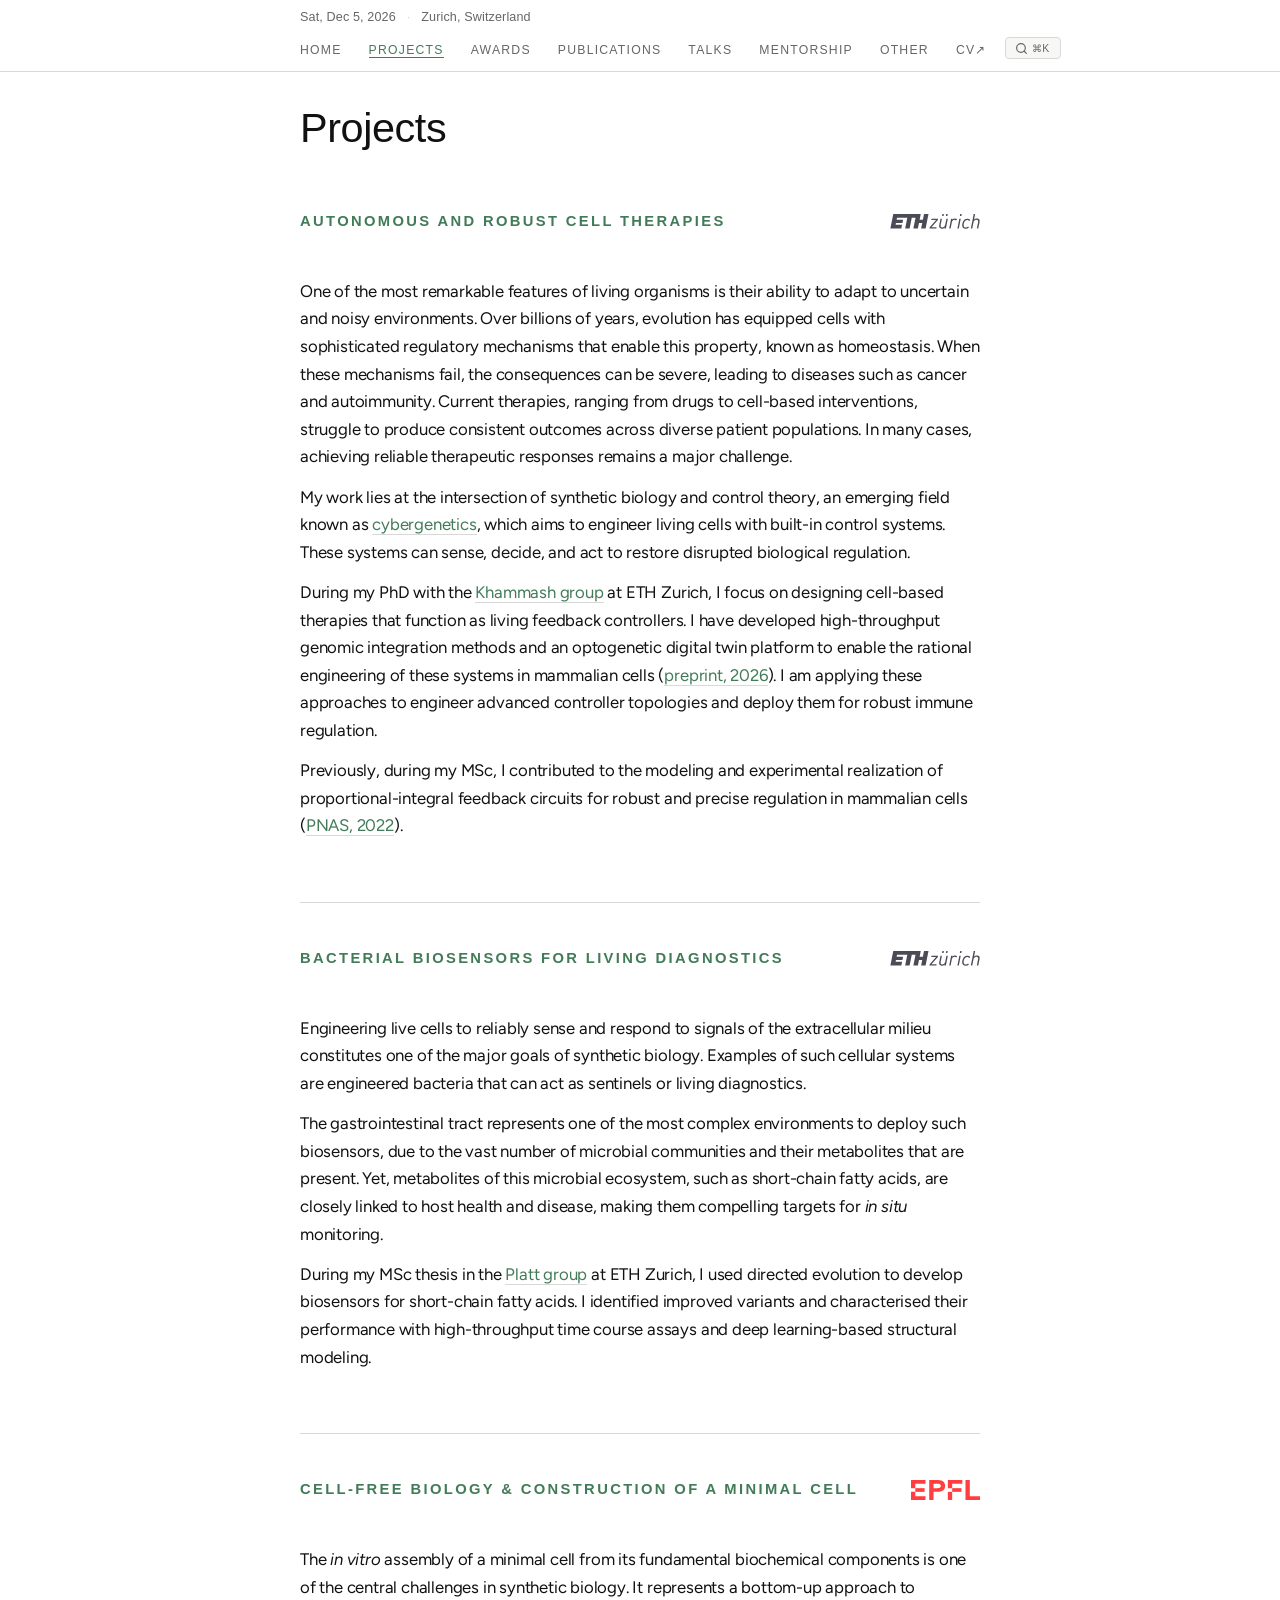
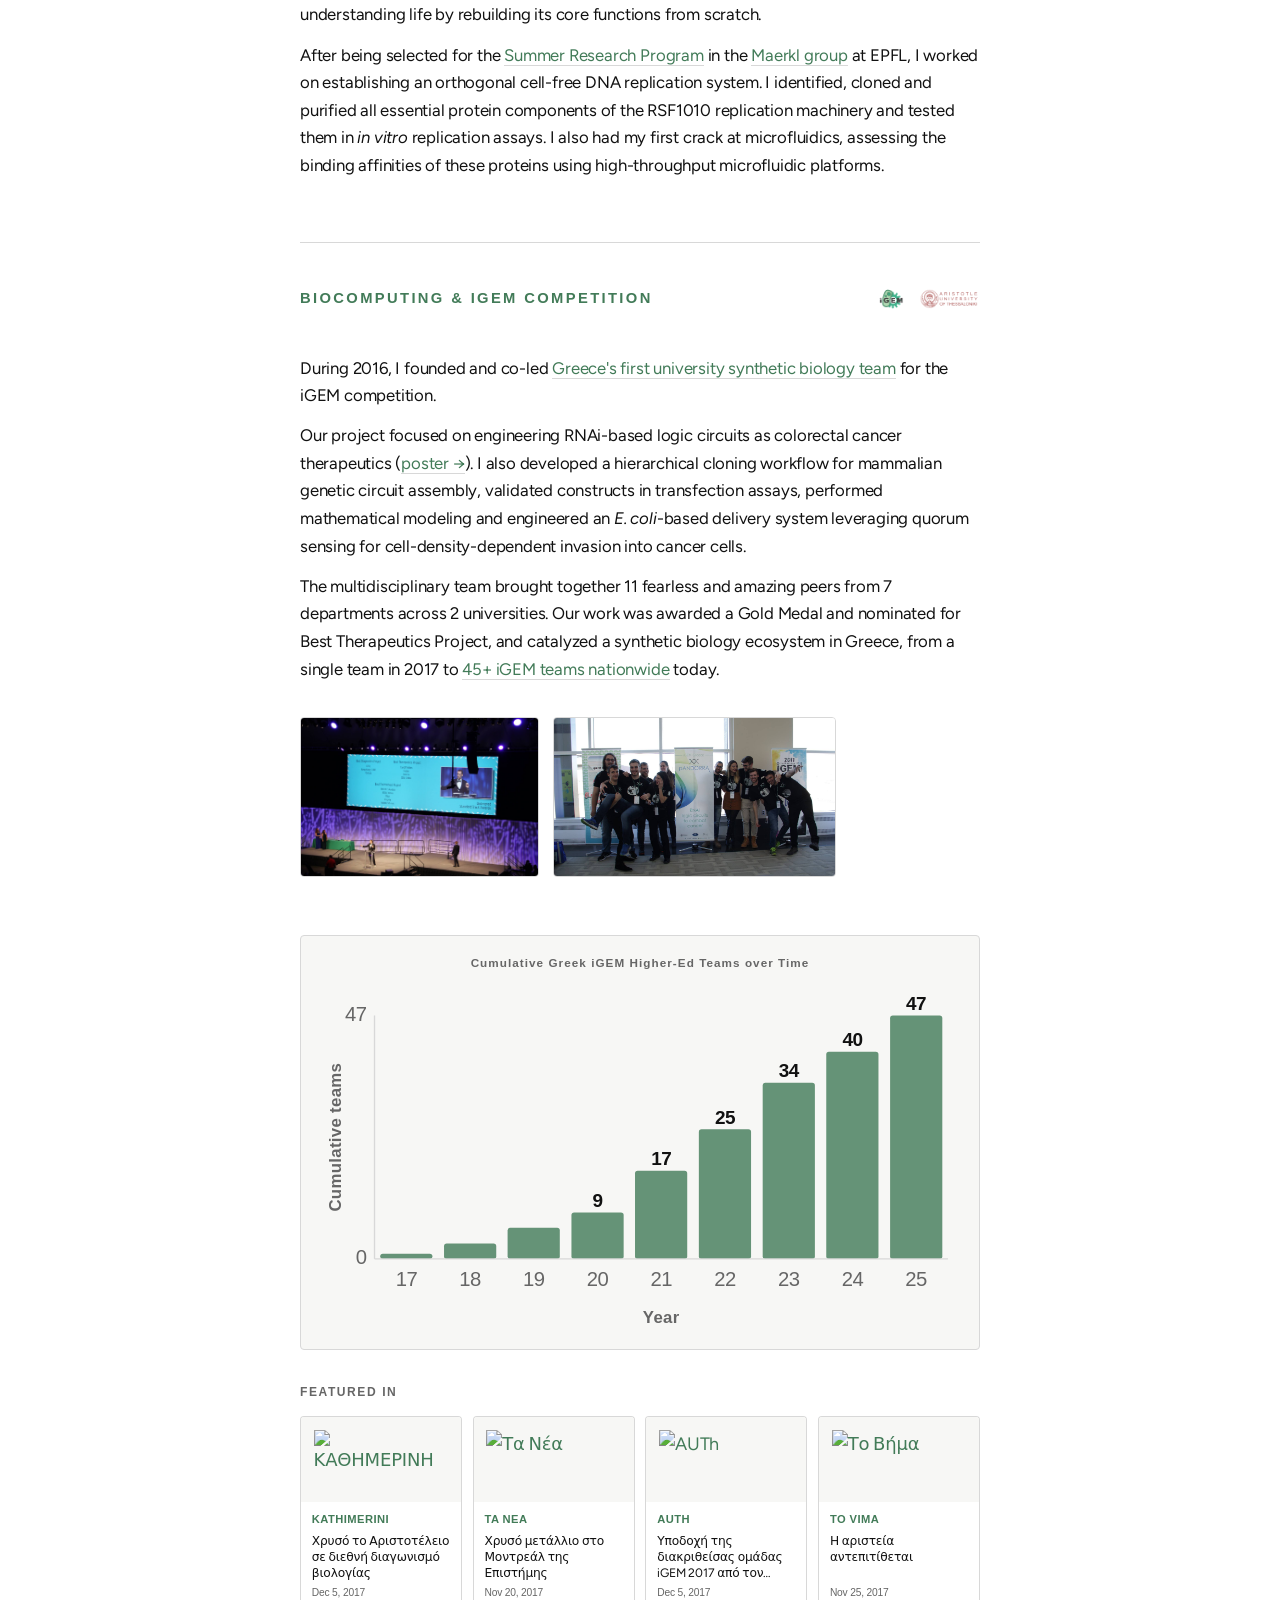
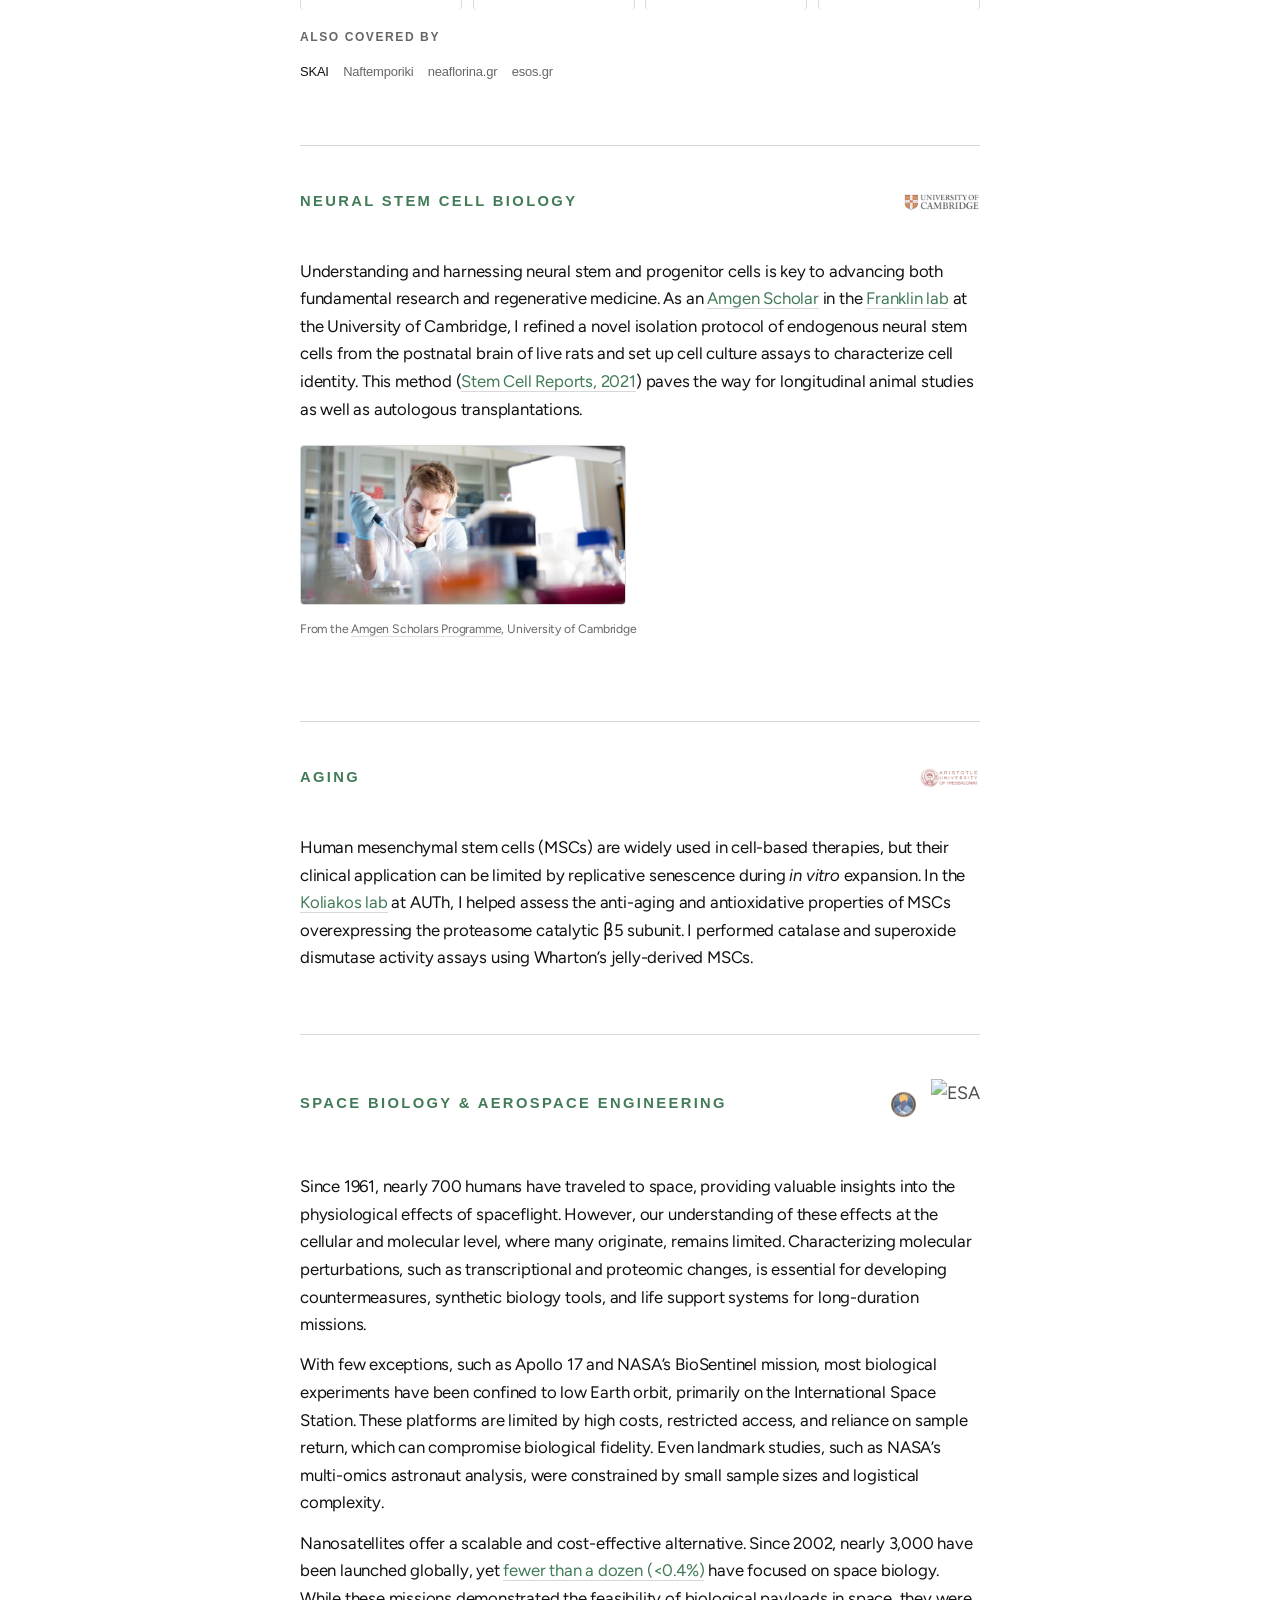
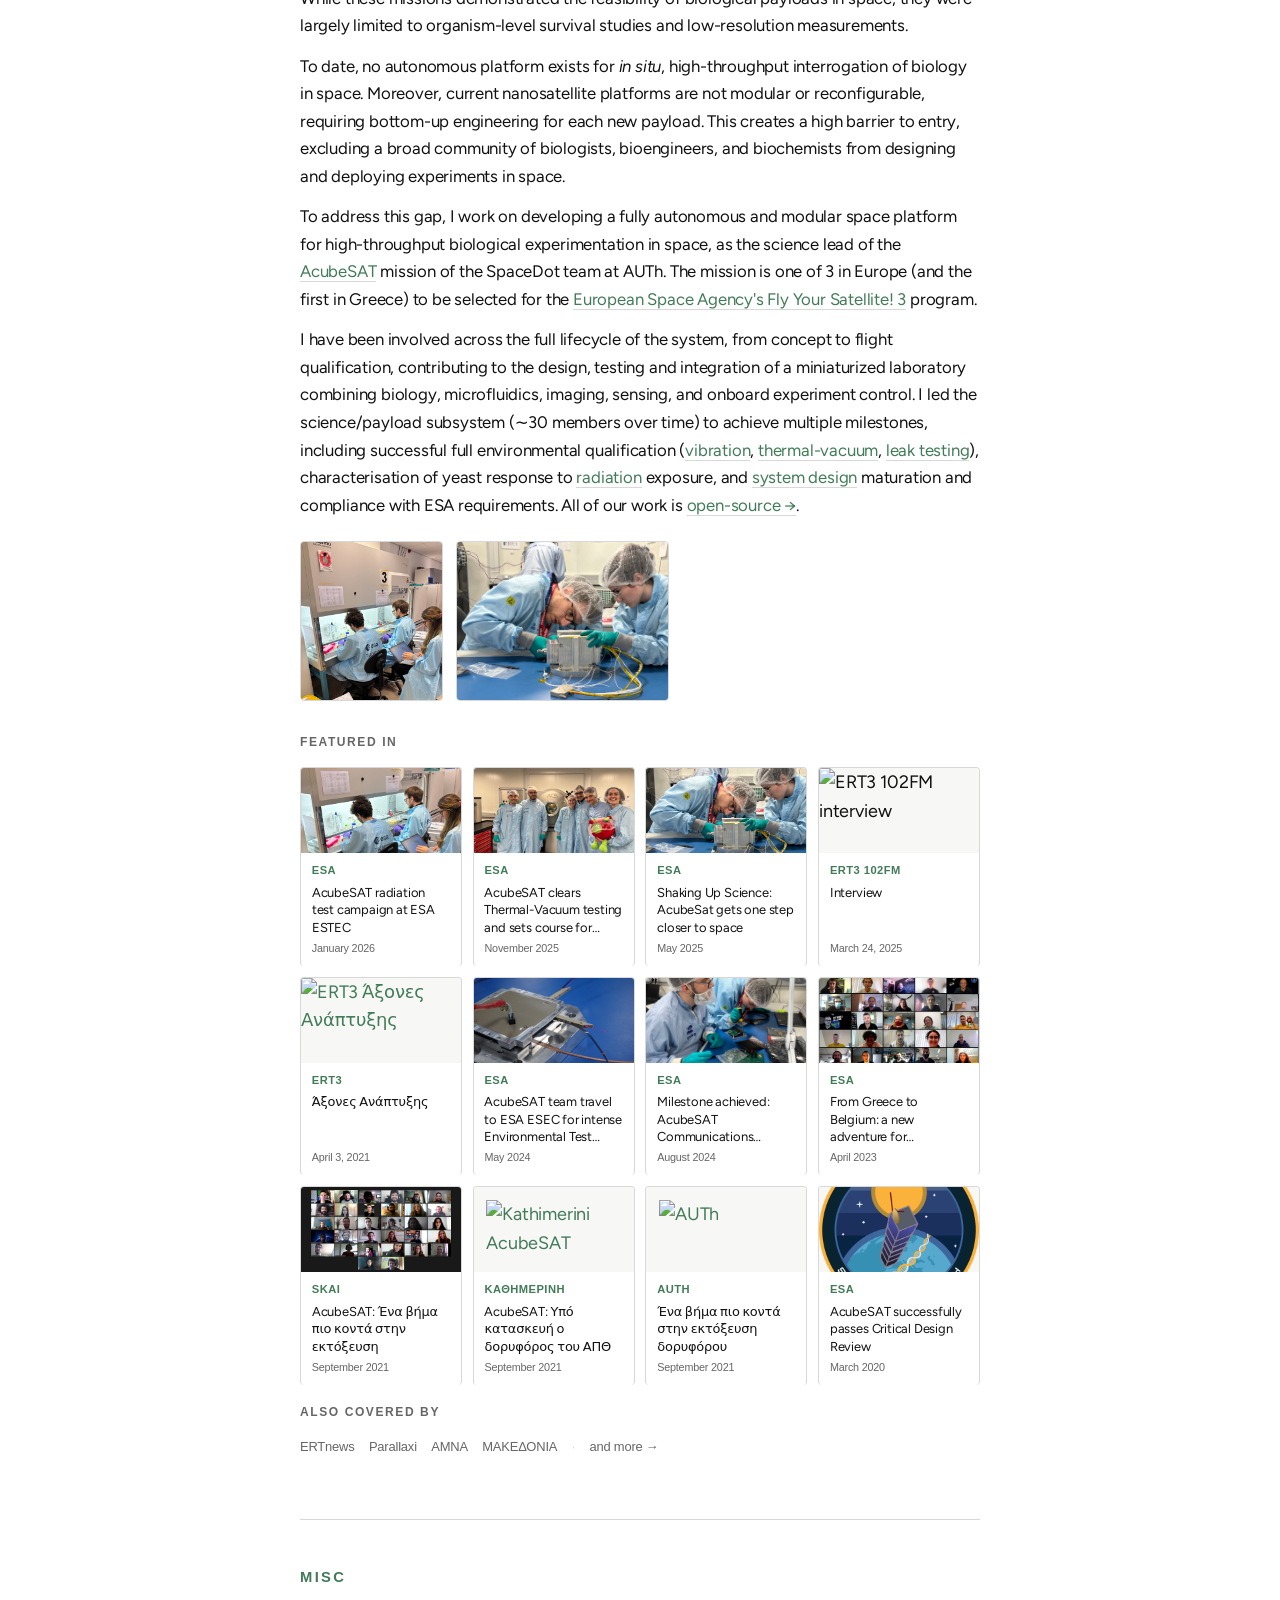
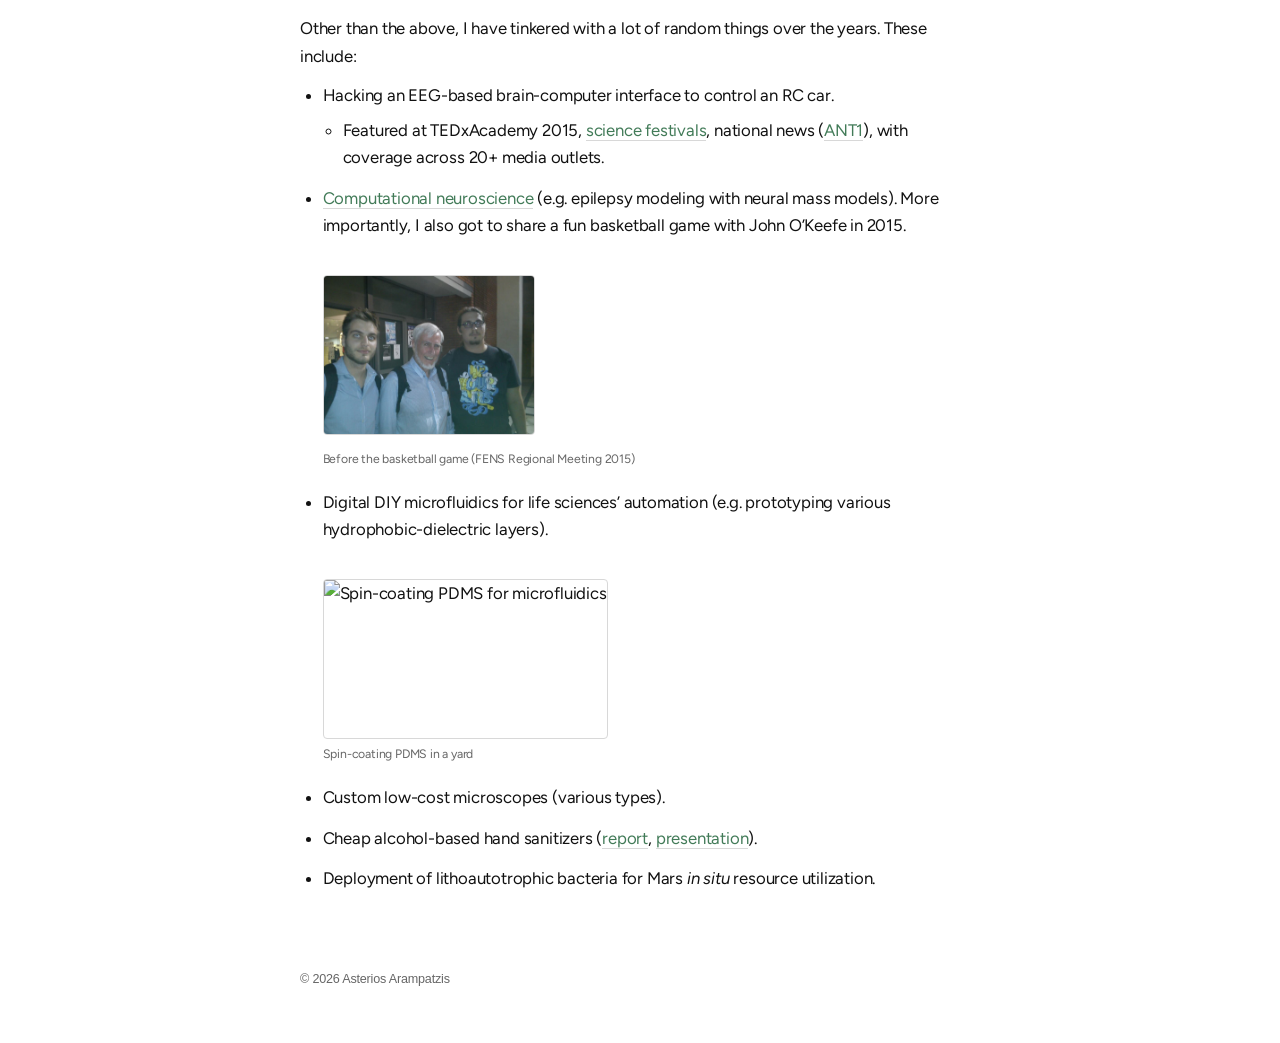
==== projects/index.html @ a6fd3494 "Add initial version" ====
<!DOCTYPE html>
<html lang="en">
<head>
  <meta charset="UTF-8">
  <meta name="viewport" content="width=device-width, initial-scale=1.0">
  <title>Projects &mdash; Asterios Arampatzis</title>
  <meta name="description" content="Research projects of Asterios Arampatzis — cell therapies, space biology, neuroscience, and more.">
  <link rel="preconnect" href="https://fonts.googleapis.com">
  <link rel="preconnect" href="https://fonts.gstatic.com" crossorigin>
  <link href="https://fonts.googleapis.com/css2?family=Figtree:wght@400;500;600&display=swap" rel="stylesheet">
  <link rel="icon" type="image/svg+xml" href="../assets/favicon.svg">
  <link rel="stylesheet" href="../style.css">
  <script>const PAGE_ID = 'projects';</script>
</head>
<body>

  
  <main>
    <div class="page-title-strip">
      <h1>Projects</h1>
    </div>
    
<section class="project-category" id="synbio">
  <div class="cat-header">
    <h2>Autonomous and robust cell therapies</h2>
    <div class="cat-logos">
      <img src="../assets/logos/eth-zurich.svg" alt="ETH Zurich" class="cat-logo">
    </div>
  </div>
  <div class="entry">
    <p class="project-body">One of the most remarkable features of living organisms is their ability to adapt to uncertain and noisy environments. Over billions of years, evolution has equipped cells with sophisticated regulatory mechanisms that enable this property, known as homeostasis. When these mechanisms fail, the consequences can be severe, leading to diseases such as cancer and autoimmunity. Current therapies, ranging from drugs to cell-based interventions, struggle to produce consistent outcomes across diverse patient populations. In many cases, achieving reliable therapeutic responses remains a major challenge.</p>
    <p class="project-body">My work lies at the intersection of synthetic biology and control theory, an emerging field known as <a href="https://bsse.ethz.ch/ctsb/research/cybergenetics.html" target="_blank" rel="noopener">cybergenetics</a>, which aims to engineer living cells with built-in control systems. These systems can sense, decide, and act to restore disrupted biological regulation.</p>
    <p class="project-body">During my PhD with the <a href="https://bsse.ethz.ch/ctsb" target="_blank" rel="noopener">Khammash group</a> at ETH Zurich, I focus on designing cell-based therapies that function as living feedback controllers. I have developed high-throughput genomic integration methods and an optogenetic digital twin platform to enable the rational engineering of these systems in mammalian cells (<a href="https://www.biorxiv.org/content/10.64898/2026.01.16.699922v2" target="_blank" rel="noopener">preprint, 2026</a>). I am applying these approaches to engineer advanced controller topologies and deploy them for robust immune regulation.</p>
    <p class="project-body">Previously, during my MSc, I contributed to the modeling and experimental realization of proportional-integral feedback circuits for robust and precise regulation in mammalian cells (<a href="https://www.pnas.org/doi/10.1073/pnas.2122132119" target="_blank" rel="noopener">PNAS, 2022</a>).</p>
  </div>
</section>

<section class="project-category" id="biosensors">
  <div class="cat-header">
    <h2>Bacterial biosensors for living diagnostics</h2>
    <div class="cat-logos">
      <img src="../assets/logos/eth-zurich.svg" alt="ETH Zurich" class="cat-logo">
    </div>
  </div>
  <div class="entry">
    <p class="project-body">Engineering live cells to reliably sense and respond to signals of the extracellular milieu constitutes one of the major goals of synthetic biology. Examples of such cellular systems are engineered bacteria that can act as sentinels or living diagnostics.</p>
    <p class="project-body">The gastrointestinal tract represents one of the most complex environments to deploy such biosensors, due to the vast number of microbial communities and their metabolites that are present. Yet, metabolites of this microbial ecosystem, such as short-chain fatty acids, are closely linked to host health and disease, making them compelling targets for <em>in situ</em> monitoring.</p>
    <p class="project-body">During my MSc thesis in the <a href="https://bsse.ethz.ch/platt" target="_blank" rel="noopener">Platt group</a> at ETH Zurich, I used directed evolution to develop biosensors for short-chain fatty acids. I identified improved variants and characterised their performance with high-throughput time course assays and deep learning-based structural modeling.</p>
  </div>
</section>

<section class="project-category" id="minimal-cell">
  <div class="cat-header">
    <h2>Cell-free biology &amp; construction of a minimal cell</h2>
    <div class="cat-logos">
      <img src="../assets/logos/epfl.svg" alt="EPFL" class="cat-logo">
    </div>
  </div>
  <div class="entry">
    <p class="project-body">The <em>in vitro</em> assembly of a minimal cell from its fundamental biochemical components is one of the central challenges in synthetic biology. It represents a bottom-up approach to understanding life by rebuilding its core functions from scratch.</p>
    <p class="project-body">After being selected for the <a href="https://www.epfl.ch/schools/sv/education/summer-research-program/" target="_blank" rel="noopener">Summer Research Program</a> in the <a href="https://lbnc.epfl.ch/" target="_blank" rel="noopener">Maerkl group</a> at EPFL, I worked on establishing an orthogonal cell-free DNA replication system. I identified, cloned and purified all essential protein components of the RSF1010 replication machinery and tested them in <em>in vitro</em> replication assays. I also had my first crack at microfluidics, assessing the binding affinities of these proteins using high-throughput microfluidic platforms.</p>
  </div>
</section>

<section class="project-category" id="igem">
  <div class="cat-header">
    <h2>Biocomputing &amp; iGEM competition</h2>
    <div class="cat-logos">
      <img src="../assets/logos/igem.png" alt="iGEM" class="cat-logo">
      <img src="../assets/logos/auth.png" alt="AUTh" class="cat-logo">
    </div>
  </div>

  <div class="entry">
    <p class="project-body">During 2016, I founded and co-led <a href="https://2017.igem.org/Team:Greece" target="_blank" rel="noopener">Greece's first university synthetic biology team</a> for the iGEM competition.</p>
    <p class="project-body">Our project focused on engineering RNAi-based logic circuits as colorectal cancer therapeutics (<a href="https://www.researchgate.net/publication/323748326_pANDORRA_Engineering_delivering_modular_RNAi-based_logic_circuits_to_treat_colorectal_cancer" target="_blank" rel="noopener">poster &rarr;</a>). I also developed a hierarchical cloning workflow for mammalian genetic circuit assembly, validated constructs in transfection assays, performed mathematical modeling and engineered an <em>E. coli</em>-based delivery system leveraging quorum sensing for cell-density-dependent invasion into cancer cells.</p>
    <p class="project-body">The multidisciplinary team brought together 11 fearless and amazing peers from 7 departments across 2 universities. Our work was awarded a Gold Medal and nominated for Best Therapeutics Project, and catalyzed a synthetic biology ecosystem in Greece, from a single team in 2017 to <a href="https://teams.igem.org/list?organiserTypes=higher-education&input=Greece&year=all" target="_blank" rel="noopener">45+ iGEM teams nationwide</a> today.</p>

    <figure class="project-image-figure">
      <div class="project-images">
        <img src="../assets/iGEM_Greece_1.jpg" alt="iGEM Greece team photo">
        <img src="../assets/iGEM_Greece_2.jpg" alt="iGEM Greece at the Jamboree">
      </div>
    </figure>

    <div class="chart-box" style="margin:1.5rem 0">
      <div class="chart-title">Cumulative Greek iGEM Higher-Ed Teams over Time</div>
      <svg id="chart-cumulative" width="100%" viewBox="0 0 240 130" aria-label="Cumulative teams bar chart"></svg>
    </div>

    <p class="featured-label">Featured in</p>
    <div class="media-grid">

      <a class="media-tile" href="https://www.kathimerini.com.cy/gr/ellada/xryso-to-aristoteleio-se-diethni-diagonismo-biologias" target="_blank" rel="noopener">
        <img src="https://upload.wikimedia.org/wikipedia/commons/thumb/0/09/Kathimerini-logo.svg/3840px-Kathimerini-logo.svg.png" alt="ΚΑΘΗΜΕΡΙΝΗ" class="media-tile-img logo-tile">
        <div class="media-tile-body">
          <div class="media-tile-outlet">Kathimerini</div>
          <div class="media-tile-title">Χρυσό το Αριστοτέλειο σε διεθνή διαγωνισμό βιολογίας</div>
          <div class="media-tile-date">Dec 5, 2017</div>
        </div>
      </a>

      <a class="media-tile" href="https://www.tanea.gr/2017/11/20/greece/xryso-metallio-sto-moyntial-tis-epistimis/" target="_blank" rel="noopener">
        <img src="https://www.tanea.gr/wp-content/themes/whsk_taneagr/common/imgs/taNeaLogo.svg" alt="Τα Νέα" class="media-tile-img logo-tile">
        <div class="media-tile-body">
          <div class="media-tile-outlet">Ta Nea</div>
          <div class="media-tile-title">Χρυσό μετάλλιο στο Μοντρεάλ της Επιστήμης</div>
          <div class="media-tile-date">Nov 20, 2017</div>
        </div>
      </a>

      <a class="media-tile" href="https://www.esos.gr/arthra/54412/ypodohi-tis-diakritheisas-omadas-igem-2017-apo-ton-prytani-toy-apth" target="_blank" rel="noopener">
        <img src="https://www.auth.gr/wp-content/uploads/auth_logo.svg" alt="AUTh" class="media-tile-img logo-tile">
        <div class="media-tile-body">
          <div class="media-tile-outlet">AUTh</div>
          <div class="media-tile-title">Υποδοχή της διακριθείσας ομάδας iGEM 2017 από τον Πρύτανη του ΑΠΘ</div>
          <div class="media-tile-date">Dec 5, 2017</div>
        </div>
      </a>

      <a class="media-tile" href="https://www.tovima.gr/2017/11/25/opinions/i-aristeia-antepitithetai/" target="_blank" rel="noopener">
        <img src="https://encrypted-tbn0.gstatic.com/images?q=tbn:ANd9GcRDD8e59_-XqgmuwdEjeTLHnnkN_Via8TDLzg&amp;s" alt="Το Βήμα" class="media-tile-img logo-tile">
        <div class="media-tile-body">
          <div class="media-tile-outlet">To Vima</div>
          <div class="media-tile-title">Η αριστεία αντεπιτίθεται</div>
          <div class="media-tile-date">Nov 25, 2017</div>
        </div>
      </a>

    </div>

    <p class="featured-label" style="margin-top:1rem">Also covered by</p>
    <p class="press-list">
      <span>SKAI</span>
      <a href="https://www.naftemporiki.gr/health/1088129/omada-ellinon-foititon-kerdise-chryso-vraveio-gia-tin-antimetopisi-tou-karkinou/" target="_blank" rel="noopener">Naftemporiki</a>
      <a href="https://neaflorina.gr/2018/04/sti-florina-fitites-pou-piran-chryso-metallio-ston-pagkosmio-diagonismo-synthetikis-viologias-video-pics/" target="_blank" rel="noopener">neaflorina.gr</a>
      <a href="https://www.esos.gr/arthra/54412/ypodohi-tis-diakritheisas-omadas-igem-2017-apo-ton-prytani-toy-apth" target="_blank" rel="noopener">esos.gr</a>
    </p>
  </div>
</section>

<section class="project-category" id="neurosci">
  <div class="cat-header">
    <h2>Neural stem cell biology</h2>
    <div class="cat-logos">
      <img src="../assets/logos/cambridge.jpg" alt="University of Cambridge" class="cat-logo">
    </div>
  </div>

  <div class="entry">
    <p class="project-body">Understanding and harnessing neural stem and progenitor cells is key to advancing both fundamental research and regenerative medicine. As an <a href="https://amgenscholars.com/" target="_blank" rel="noopener">Amgen Scholar</a> in the <a href="https://neuroscience.cam.ac.uk/member/rjf1000/" target="_blank" rel="noopener">Franklin lab</a> at the University of Cambridge, I refined a novel isolation protocol of endogenous neural stem cells from the postnatal brain of live rats and set up cell culture assays to characterize cell identity. This method (<a href="https://www.cell.com/stem-cell-reports/fulltext/S2213-6711(21)00433-1" target="_blank" rel="noopener">Stem Cell Reports, 2021</a>) paves the way for longitudinal animal studies as well as autologous transplantations.</p>
    <figure class="project-image-figure">
      <div class="project-images">
        <img src="../assets/amgen_2016.png" alt="Amgen Scholars Cambridge 2016">
      </div>
      <figcaption class="project-image-caption">From the <a href="https://web.archive.org/web/20231115150952/https://amgenscholars.bio.cam.ac.uk/" target="_blank" rel="noopener">Amgen Scholars Programme</a>, University of Cambridge</figcaption>
    </figure>
  </div>
</section>

<section class="project-category" id="aging-stem">
  <div class="cat-header">
    <h2>Aging</h2>
    <div class="cat-logos">
      <img src="../assets/logos/auth.png" alt="AUTh" class="cat-logo">
    </div>
  </div>

  <div class="entry">
    <p class="project-body">Human mesenchymal stem cells (MSCs) are widely used in cell-based therapies, but their clinical application can be limited by replicative senescence during <em>in vitro</em> expansion. In the <a href="https://aristotlemedical.edu.gr/node/334" target="_blank" rel="noopener">Koliakos lab</a> at AUTh, I helped assess the anti-aging and antioxidative properties of MSCs overexpressing the proteasome catalytic &beta;5 subunit. I performed catalase and superoxide dismutase activity assays using Wharton&rsquo;s jelly-derived MSCs.</p>
  </div>
</section>

<section class="project-category" id="acubesat">
  <div class="cat-header">
    <h2>Space biology &amp; aerospace engineering</h2>
    <div class="cat-logos">
      <img src="../assets/logos/acubesat.png" alt="AcubeSAT" class="cat-logo">
      <img src="https://brand.esa.int/files/2020/05/ESA_logo_2020_Deep-2048x1286.jpg" alt="ESA" class="cat-logo cat-logo-esa" loading="lazy">
    </div>
  </div>

  <div class="entry">
    <p class="project-body">Since 1961, nearly 700 humans have traveled to space, providing valuable insights into the physiological effects of spaceflight. However, our understanding of these effects at the cellular and molecular level, where many originate, remains limited. Characterizing molecular perturbations, such as transcriptional and proteomic changes, is essential for developing countermeasures, synthetic biology tools, and life support systems for long-duration missions.</p>

    <p class="project-body">With few exceptions, such as Apollo 17 and NASA’s BioSentinel mission, most biological experiments have been confined to low Earth orbit, primarily on the International Space Station. These platforms are limited by high costs, restricted access, and reliance on sample return, which can compromise biological fidelity. Even landmark studies, such as NASA’s multi-omics astronaut analysis, were constrained by small sample sizes and logistical complexity.</p>
    
    <p class="project-body">Nanosatellites offer a scalable and cost-effective alternative. Since 2002, nearly 3,000 have been launched globally, yet <a href="https://www.nanosats.eu/" target="_blank" rel="noopener">fewer than a dozen (&lt;0.4%)</a> have focused on space biology. While these missions demonstrated the feasibility of biological payloads in space, they were largely limited to organism-level survival studies and low-resolution measurements.</p>
    
    <p class="project-body">To date, no autonomous platform exists for <em>in situ</em>, high-throughput interrogation of biology in space. Moreover, current nanosatellite platforms are not modular or reconfigurable, requiring bottom-up engineering for each new payload. This creates a high barrier to entry, excluding a broad community of biologists, bioengineers, and biochemists from designing and deploying experiments in space.</p>
    
    <p class="project-body">To address this gap, I work on developing a fully autonomous and modular space platform for high-throughput biological experimentation in space, as the science lead of the <a href="https://acubesat.spacedot.gr/" target="_blank" rel="noopener">AcubeSAT</a> mission of the SpaceDot team at AUTh. The mission is one of 3 in Europe (and the first in Greece) to be selected for the <a href="https://www.esa.int/Education/Educational_Satellites/New_CubeSat_missions_selected_for_the_third_cycle_of_Fly_Your_Satellite" target="_blank" rel="noopener">European Space Agency's Fly Your Satellite! 3</a> program.</p>
    <p class="project-body">I have been involved across the full lifecycle of the system, from concept to flight qualification, contributing to the design, testing and integration of a miniaturized laboratory combining biology, microfluidics, imaging, sensing, and onboard experiment control. I led the science/payload subsystem (&sim;30 members over time) to achieve multiple milestones, including successful full environmental qualification (<a href="https://www.esa.int/Education/Educational_Satellites/Shaking_Up_Science_AcubeSat_gets_one_step_closer_to_space" target="_blank" rel="noopener">vibration</a>, <a href="https://www.esa.int/Education/Educational_Satellites/AcubeSAT_clears_Thermal-Vacuum_testing_and_sets_course_for_Manufacturing_Readiness_Review" target="_blank" rel="noopener">thermal-vacuum</a>, <a href="https://www.esa.int/Education/Educational_Satellites/Shaking_Up_Science_AcubeSat_gets_one_step_closer_to_space" target="_blank" rel="noopener">leak testing</a>), characterisation of yeast response to <a href="https://www.esa.int/Education/Educational_Satellites/AcubeSAT_radiation_test_campaign_at_ESA_ESTEC" target="_blank" rel="noopener">radiation</a> exposure, and <a href="https://www.esa.int/Education/Educational_Satellites/AcubeSAT_successfully_passes_Critical_Design_Review" target="_blank" rel="noopener">system design</a> maturation and compliance with ESA requirements. All of our work is <a href="https://gitlab.com/acubesat" target="_blank" rel="noopener">open-source &rarr;</a>.</p>

    <div class="project-images">
      <img src="../assets/AcubeSAT_1.jpg" alt="AcubeSAT satellite">
      <img src="../assets/AcubeSAT_2.jpg" alt="AcubeSAT team">
    </div>

    <p class="featured-label">Featured in</p>
    <div class="media-grid">

      <a class="media-tile" href="https://www.esa.int/Education/Educational_Satellites/AcubeSAT_radiation_test_campaign_at_ESA_ESTEC" target="_blank" rel="noopener">
        <img src="../assets/media-thumbs/esa/esa-radiation.jpg" alt="AcubeSAT radiation test" class="media-tile-img">
        <div class="media-tile-body">
          <div class="media-tile-outlet">ESA</div>
          <div class="media-tile-title">AcubeSAT radiation test campaign at ESA ESTEC</div>
          <div class="media-tile-date">January 2026</div>
        </div>
      </a>

      <a class="media-tile" href="https://www.esa.int/Education/Educational_Satellites/AcubeSAT_clears_Thermal-Vacuum_testing_and_sets_course_for_Manufacturing_Readiness_Review" target="_blank" rel="noopener">
        <img src="../assets/media-thumbs/esa/esa-payload-tvac.jpg" alt="AcubeSAT thermal-vacuum test" class="media-tile-img">
        <div class="media-tile-body">
          <div class="media-tile-outlet">ESA</div>
          <div class="media-tile-title">AcubeSAT clears Thermal-Vacuum testing and sets course for Manufacturing Readiness Review</div>
          <div class="media-tile-date">November 2025</div>
        </div>
      </a>

      <a class="media-tile" href="https://www.esa.int/Education/Educational_Satellites/Shaking_Up_Science_AcubeSat_gets_one_step_closer_to_space" target="_blank" rel="noopener">
        <img src="../assets/media-thumbs/esa/esa-payload-vibe-leak.jpg" alt="AcubeSAT vibration test" class="media-tile-img">
        <div class="media-tile-body">
          <div class="media-tile-outlet">ESA</div>
          <div class="media-tile-title">Shaking Up Science: AcubeSat gets one step closer to space</div>
          <div class="media-tile-date">May 2025</div>
        </div>
      </a>

      <div class="media-tile">
        <img src="https://acubesat.spacedot.gr/images/media/ert3-radio.png" alt="ERT3 102FM interview" class="media-tile-img">
        <div class="media-tile-body">
          <div class="media-tile-outlet">ERT3 102FM</div>
          <div class="media-tile-title">Interview</div>
          <div class="media-tile-date">March 24, 2025</div>
        </div>
      </div>

      <a class="media-tile" href="https://www.youtube.com/watch?v=A7zsojc15Jo" target="_blank" rel="noopener">
        <img src="https://img.youtube.com/vi/A7zsojc15Jo/mqdefault.jpg" alt="ERT3 Άξονες Ανάπτυξης" class="media-tile-img">
        <div class="media-tile-body">
          <div class="media-tile-outlet">ERT3</div>
          <div class="media-tile-title">Άξονες Ανάπτυξης</div>
          <div class="media-tile-date">April 3, 2021</div>
        </div>
      </a>

      <a class="media-tile" href="https://www.esa.int/Education/Educational_Satellites/AcubeSAT_team_travel_to_ESA_ESEC_for_intense_Environmental_Test_Campaign" target="_blank" rel="noopener">
        <img src="../assets/media-thumbs/esa/esa-adm-vibe-tvac.jpg" alt="AcubeSAT ESEC environmental test" class="media-tile-img">
        <div class="media-tile-body">
          <div class="media-tile-outlet">ESA</div>
          <div class="media-tile-title">AcubeSAT team travel to ESA ESEC for intense Environmental Test Campaign</div>
          <div class="media-tile-date">May 2024</div>
        </div>
      </a>

      <a class="media-tile" href="https://www.esa.int/Education/Educational_Satellites/Milestone_achieved_AcubeSAT_Communications_subsystem_passes_environmental_test_campaign" target="_blank" rel="noopener">
        <img src="../assets/media-thumbs/esa/esa-comms-vibe-tvac.jpg" alt="AcubeSAT communications test" class="media-tile-img">
        <div class="media-tile-body">
          <div class="media-tile-outlet">ESA</div>
          <div class="media-tile-title">Milestone achieved: AcubeSAT Communications subsystem passes environmental test campaign</div>
          <div class="media-tile-date">August 2024</div>
        </div>
      </a>

      <a class="media-tile" href="https://www.esa.int/Education/Educational_Satellites/From_Greece_to_Belgium_a_new_adventure_for_AcubeSAT_team_performing_environmental_test_campaign" target="_blank" rel="noopener">
        <img src="../assets/media-thumbs/esa/esa-phase-d-workshop.png" alt="AcubeSAT Greece to Belgium" class="media-tile-img">
        <div class="media-tile-body">
          <div class="media-tile-outlet">ESA</div>
          <div class="media-tile-title">From Greece to Belgium: a new adventure for AcubeSAT team</div>
          <div class="media-tile-date">April 2023</div>
        </div>
      </a>

      <a class="media-tile" href="https://www.skai.gr/news/technology/acubesat-ena-vima-pio-konta-stin-ektokseysi-foititikos-doryforos-tou-apth" target="_blank" rel="noopener">
        <img src="../assets/media-thumbs/skai.jpg" alt="SKAI AcubeSAT" class="media-tile-img">
        <div class="media-tile-body">
          <div class="media-tile-outlet">SKAI</div>
          <div class="media-tile-title">AcubeSAT: Ένα βήμα πιο κοντά στην εκτόξευση</div>
          <div class="media-tile-date">September 2021</div>
        </div>
      </a>

      <a class="media-tile" href="https://www.kathimerini.gr/life/technology/561491368/acubesat-ypo-kataskeyi-o-doryforos-toy-apth-pote-tha-tethei-se-trochia/" target="_blank" rel="noopener">
        <img src="https://upload.wikimedia.org/wikipedia/commons/thumb/0/09/Kathimerini-logo.svg/3840px-Kathimerini-logo.svg.png" alt="Kathimerini AcubeSAT" class="media-tile-img logo-tile">
        <div class="media-tile-body">
          <div class="media-tile-outlet">ΚΑΘΗΜΕΡΙΝΗ</div>
          <div class="media-tile-title">AcubeSAT: Υπό κατασκευή ο δορυφόρος του ΑΠΘ</div>
          <div class="media-tile-date">September 2021</div>
        </div>
      </a>

      <a class="media-tile" href="https://www.auth.gr/press/%ce%ad%ce%bd%ce%b1-%ce%b2%ce%ae%ce%bc%ce%b1-%cf%80%ce%b9%ce%bf-%ce%ba%ce%bf%ce%bd%cf%84%ce%ac-%cf%83%cf%84%ce%b7%ce%bd-%ce%b5%ce%ba%cf%84%cf%8c%ce%be%ce%b5%cf%85%cf%83%ce%b7-%ce%b4%ce%bf%cf%81%cf%85/" target="_blank" rel="noopener">
        <img src="https://www.auth.gr/wp-content/uploads/auth_logo.svg" alt="AUTh" class="media-tile-img logo-tile">
        <div class="media-tile-body">
          <div class="media-tile-outlet">AUTh</div>
          <div class="media-tile-title">Ένα βήμα πιο κοντά στην εκτόξευση δορυφόρου</div>
          <div class="media-tile-date">September 2021</div>
        </div>
      </a>

      <a class="media-tile" href="https://www.esa.int/Education/Educational_Satellites/AcubeSAT_successfully_passes_Critical_Design_Review" target="_blank" rel="noopener">
        <img src="../assets/media-thumbs/esa/esa-cdr.png" alt="AcubeSAT Critical Design Review" class="media-tile-img">
        <div class="media-tile-body">
          <div class="media-tile-outlet">ESA</div>
          <div class="media-tile-title">AcubeSAT successfully passes Critical Design Review</div>
          <div class="media-tile-date">March 2020</div>
        </div>
      </a>

    </div>

    <p class="featured-label" style="margin-top:1rem">Also covered by</p>
    <p class="press-list">
      <a href="https://www.ertnews.gr/roi-idiseon/thessaloniki-xekina-sto-apth-i-kataskeyi-toy-foititikoy-nanodoryforoy-acubesat/" target="_blank" rel="noopener">ERTnews</a>
      <a href="https://parallaximag.gr/life/technologia/ena-vima-pio-konta-sto-diastima-foitites-tou-apth" target="_blank" rel="noopener">Parallaxi</a>
      <a href="https://www.amna.gr/macedonia/article/583575/Xekina-sto-APTh-i-kataskeui-tou-foititikou-nanodoruforou-AcubeSAT" target="_blank" rel="noopener">ΑΜΝΑ</a>
      <a href="https://www.emakedonia.gr/apth-xekina-i-kataskeyi-toy-foititikoy-nanodoryforoy-acubesat-437580" target="_blank" rel="noopener">ΜΑΚΕΔΟΝΙΑ</a>
      <span class="press-list-sep">&middot;</span>
      <a href="https://acubesat.spacedot.gr/media/" target="_blank" rel="noopener">and more&nbsp;&rarr;</a>
    </p>
  </div>
</section>

<section class="project-category project-category--misc" id="misc">
  <div class="cat-header">
    <h2>Misc</h2>
  </div>

  <p class="misc-lead">Other than the above, I have tinkered with a lot of random things over the years. These include:</p>

  <ul class="misc-list">
    <li>
      Hacking an EEG-based brain-computer interface to control an RC car.
      <ul class="misc-list-nested">
        <li>Featured at TEDxAcademy 2015, <a href="https://web.archive.org/web/20150715165517/https://www.thessalonikisciencefestival.gr/news/%CE%AD%CE%BD%CE%B1-%CE%BC%CE%B7%CF%87%CE%B1%CE%BD%CE%BF%CE%BA%CE%AF%CE%BD%CE%B7%CF%84%CE%BF-%CE%B1%CF%85%CF%84%CE%BF%CE%BA%CE%B9%CE%BD%CE%B7%CF%84%CE%AC%CE%BA%CE%B9-%CE%BC%CE%B5-%CE%BA%CE%B1/" target="_blank" rel="noopener">science festivals</a>, national news (<a href="https://web.archive.org/web/20160223060243/http://www.antenna.gr/webtv/watch?cid=v_x_fr_q2_w_xih_q%3D" target="_blank" rel="noopener">ANT1</a>), with coverage across 20+ media outlets.</li>
      </ul>
    </li>
    <li>
      <a href="https://github.com/Ariwor/comp-neuro" target="_blank" rel="noopener">Computational neuroscience</a> (e.g. epilepsy modeling with neural mass models). More importantly, I also got to share a fun basketball game with John O&rsquo;Keefe in 2015.
      <figure class="project-image-figure">
        <div class="project-images">
          <img src="../assets/FENS_2015.jpg" alt="FENS Regional Meeting 2015 — before the basketball game">
        </div>
        <figcaption class="project-image-caption">Before the basketball game (FENS Regional Meeting 2015)</figcaption>
      </figure>
    </li>
    <li>
      Digital DIY microfluidics for life sciences&rsquo; automation (e.g. prototyping various hydrophobic-dielectric layers).
      <figure class="project-image-figure">
        <div class="project-images">
          <img src="../assets/microfluidics_spincoating.png" alt="Spin-coating PDMS for microfluidics">
        </div>
        <figcaption class="project-image-caption">Spin-coating PDMS in a yard</figcaption>
      </figure>
    </li>
    <li>Custom low-cost microscopes (various types).</li>
    <li>
      Cheap alcohol-based hand sanitizers (<a href="https://drive.google.com/file/d/1-yv47tB26W1w_OKQe_fXXHXLAhohDyEl/view?usp=sharing" target="_blank" rel="noopener">report</a>, <a href="https://docs.google.com/presentation/d/1L9PvTd7R7ckpWVaHs7q9i6JkqUC5ZXODhJuuA6DhmtI/edit?usp=sharing" target="_blank" rel="noopener">presentation</a>).
    </li>
    <li>Deployment of lithoautotrophic bacteria for Mars <em>in situ</em> resource utilization.</li>
  </ul>
</section>


  </main>


  <script src="../search-index.js"></script>
  <script src="../nav.js"></script>
  <script src="../search.js"></script>
  
  <script src="../igem-data.js"></script>
  <script src="../igem-chart.js"></script>


</body>
</html>
---- style.css ----
/* =========================================================
   Reset & Base
   ========================================================= */

*, *::before, *::after {
  box-sizing: border-box;
  margin: 0;
  padding: 0;
}

:root {
  --text:       #111111;
  --muted:      #666666;
  --border:     #d8d8d8;
  --bg:         #ffffff;
  --bg-subtle:  #f7f7f5;
  --col-width:  680px;
  --pad-x:      2rem;
  --accent:     #427b58;
  --accent-dim: rgba(66, 123, 88, 0.10);
  --radius:     4px;

  --section-pad-y: 2.45rem;

  --font-display: 'Futura', sans-serif;
  --font-body:    'Figtree', system-ui, sans-serif;
  --font-ui:      'Futura', sans-serif;
}

html {
  font-size: 18px;
  scroll-behavior: smooth;
  scroll-padding-top: 80px;
}

body {
  font-family: var(--font-body);
  letter-spacing: -0.011em; /* This is the 'secret sauce' for Inter */
  color: var(--text);
  background: var(--bg);
  line-height: 1.6;
  -webkit-font-smoothing: antialiased;
  -moz-osx-font-smoothing: grayscale;
}

/* =========================================================
   Typography
   ========================================================= */

h1 {
  font-family: var(--font-display);
  font-size: 2.3rem;
  font-weight: 500;
  line-height: 1.15;
  letter-spacing: -0.01em;
  margin-bottom: 0.9rem;
}

h2 {
  font-family: var(--font-ui);
  font-size: 0.82rem;
  font-weight: 600;
  letter-spacing: 0.16em;
  text-transform: uppercase;
  color: var(--accent);
  margin-bottom: 1.6rem;
}

h2 .section-note {
  font-weight: 400;
  letter-spacing: 0.04em;
  text-transform: none;
  font-style: italic;
  color: var(--muted);
}

h3 {
  font-family: var(--font-display);
  font-size: 1.2rem;
  font-weight: 500;
  line-height: 1.3;
  margin-bottom: 0.5rem;
}

p { margin-bottom: 0.9em; }
p:last-child { margin-bottom: 0; }

main .hero-content p,
main .project-body,
main .project-category--misc .misc-lead,
main .project-category--misc .misc-list,
main .entry-desc {
  text-align: left;
}

a {
  color: var(--accent);
  text-decoration: none;
  border-bottom: 1px solid var(--border);
  transition: border-color 0.12s ease, color 0.12s ease;
}

a:hover { border-bottom-color: var(--accent); color: var(--accent); }

strong { font-weight: 600; }
em { font-style: italic; }

ul { list-style: none; }

/* =========================================================
   Header (status bar + nav)
   ========================================================= */

#site-header {
  position: sticky;
  top: 0;
  z-index: 100;
  background: rgba(255, 255, 255, 0.94);
  backdrop-filter: blur(6px);
  -webkit-backdrop-filter: blur(6px);
  border-bottom: 1px solid var(--border);
}

.header-inner {
  max-width: calc(var(--col-width) + var(--pad-x) * 2);
  margin: 0 auto;
  padding: 0 var(--pad-x);
  display: flex;
  flex-direction: column;
}

.status-bar {
  font-family: var(--font-ui);
  font-size: 0.7rem;
  color: var(--muted);
  padding: 0.4rem 0 0;
  letter-spacing: 0.01em;
}

.status-sep { color: var(--border); }

nav {
  display: flex;
  align-items: center;
  justify-content: space-between;
  padding: 0.35rem 0 0.45rem;
}

.nav-links {
  display: flex;
  gap: 1.5rem;
  list-style: none;
}

.nav-links a {
  font-family: var(--font-ui);
  font-size: 0.68rem;
  font-weight: 500;
  letter-spacing: 0.1em;
  text-transform: uppercase;
  color: var(--muted);
  border-bottom: none;
  transition: color 0.12s ease;
}

.nav-links a:hover,
.nav-links a.active {
  color: var(--accent);
}

.nav-links a.active {
  border-bottom: 1px solid var(--accent);
}

.nav-actions {
  display: flex;
  align-items: center;
  gap: 0.7rem;
  margin-left: 1rem;
}

.search-btn {
  display: inline-flex;
  align-items: center;
  gap: 0.3em;
  background: var(--bg-subtle);
  border: 1px solid var(--border);
  border-radius: var(--radius);
  padding: 0.22rem 0.55rem;
  cursor: pointer;
  color: var(--muted);
  font-family: var(--font-ui);
  font-size: 0.62rem;
  letter-spacing: 0.05em;
  transition: color 0.12s ease, border-color 0.12s ease;
}

.search-btn:hover { color: var(--accent); border-color: var(--accent); }

.search-kbd {
  font-family: var(--font-ui);
  font-size: 0.58rem;
  color: var(--muted);
}

.nav-toggle {
  display: none;
  background: none;
  border: none;
  cursor: pointer;
  font-size: 1.1rem;
  color: var(--text);
  line-height: 1;
  padding: 0.2rem;
}

/* =========================================================
   Main layout
   ========================================================= */

main {
  max-width: calc(var(--col-width) + var(--pad-x) * 2);
  margin: 0 auto;
  padding: 0 var(--pad-x);
}

section {
  padding: var(--section-pad-y) 0;
  border-bottom: 1px solid var(--border);
}

section:last-of-type { border-bottom: none; }

/* =========================================================
   Hero — split layout (home page)
   ========================================================= */

.hero {
  display: grid;
  grid-template-columns: 200px 1fr;
  column-gap: 2.4rem;
  align-items: start;
  padding-top: var(--section-pad-y);
  padding-bottom: var(--section-pad-y);
  border-bottom: 1px solid var(--border);
}

.hero-photo {
  flex-shrink: 0;
}

.hero-photo img {
  width: 200px;
  height: 200px;
  object-fit: cover;
  border-radius: var(--radius);
  display: block;
}

.hero-content { min-width: 0; }

.keyword-pills {
  display: flex;
  flex-wrap: wrap;
  gap: 0.35rem;
  margin-bottom: 1.1rem;
}

.pill {
  font-family: var(--font-ui);
  font-size: 0.65rem;
  font-weight: 500;
  letter-spacing: 0.06em;
  text-transform: uppercase;
  color: var(--accent);
  background: var(--accent-dim);
  border-radius: 20px;
  padding: 0.2rem 0.65rem;
}

/* =========================================================
   Social links
   ========================================================= */

.social-links {
  display: flex;
  flex-wrap: wrap;
  gap: 0.3rem 1.1rem;
  margin-top: 1.4rem;
}

.social-links a {
  font-family: var(--font-ui);
  font-size: 0.75rem;
  font-weight: 500;
  letter-spacing: 0.02em;
  color: var(--muted);
  border-bottom: none;
  display: inline-flex;
  align-items: center;
  gap: 0.3em;
  transition: color 0.12s ease;
}

.social-links a:hover { color: var(--accent); }

.social-links .icon {
  width: 20px;
  height: 20px;
}

.icon {
  width: 13px;
  height: 13px;
  fill: currentColor;
  flex-shrink: 0;
}

/* =========================================================
   About (keywords, photo)
   ========================================================= */

#about { padding-top: var(--section-pad-y); }

.keywords {
  font-size: 0.88rem;
  color: var(--accent);
  margin-bottom: 1.3rem;
  line-height: 1.5;
}

.about-photo {
  margin: 1.8rem 0;
  border-radius: 2px;
  overflow: hidden;
}

.about-photo img {
  width: 100%;
  height: auto;
  display: block;
}

/* =========================================================
   News
   ========================================================= */

.news-list li {
  display: grid;
  grid-template-columns: 6rem 1fr;
  column-gap: 1.2rem;
  padding: 0.55rem 0;
  border-bottom: 1px solid var(--border);
}

.news-list li:last-child { border-bottom: none; }

.news-date {
  font-family: var(--font-ui);
  font-size: 0.72rem;
  color: var(--muted);
  padding-top: 0.15em;
  white-space: nowrap;
}

.news-text { font-size: 0.93rem; line-height: 1.55; }

/* =========================================================
   Entries (research, teaching, etc.)
   ========================================================= */

.entry {
  padding: 1rem 0;
  border-bottom: 1px solid var(--border);
}

.entry:last-child { border-bottom: none; }
.entry.slim { padding: 0.7rem 0; }

.entry-header {
  display: flex;
  justify-content: space-between;
  align-items: flex-start;
  gap: 1rem;
  margin-bottom: 0.15rem;
}

.entry-title-row {
  display: flex;
  align-items: flex-start;
  gap: 0.6rem;
  flex: 1;
  min-width: 0;
}

.entry-title-row .entry-title { flex: 1; }

.entry-title {
  font-family: var(--font-display);
  font-size: 1rem;
  font-weight: 500;
  line-height: 1.35;
}

.entry-date {
  font-family: var(--font-ui);
  font-size: 0.72rem;
  color: var(--muted);
  white-space: nowrap;
  flex-shrink: 0;
  padding-top: 0.1em;
}

.entry-sub {
  font-family: var(--font-ui);
  font-size: 0.77rem;
  color: var(--muted);
  margin-bottom: 0.5rem;
  line-height: 1.45;
}

.entry-desc {
  font-size: 0.94rem;
  line-height: 1.6;
  margin-bottom: 0;
}

.entry-bullets {
  list-style: disc;
  padding-left: 1.3em;
  font-size: 0.91rem;
  line-height: 1.55;
  color: var(--text);
}

.entry-bullets li { margin-bottom: 0.2em; }

.entry-bullets-nested {
  list-style: circle;
  padding-left: 1.3em;
  margin-top: 0.2em;
}

/* =========================================================
   Institution logos
   ========================================================= */

.inst-logo {
  height: 18px;
  width: auto;
  max-width: 80px;
  object-fit: contain;
  flex-shrink: 0;
  vertical-align: middle;
  opacity: 0.85;
  transition: opacity 0.15s ease;
}

.inst-logo:hover { opacity: 1; }

/* Teaching page tuning: keep logos aligned with the entry date and title. */
.page--teaching .entry-title-row {
  align-items: center;
}

/* Talks page: slightly tighter heading-to-first-entry spacing */
.page--talks .page-content h2 {
  margin-bottom: 0.5rem;
}

/* Talks page: make the "Video ..." line match poster/oral typography below */
.page--talks .entry-desc {
  font-size: 0.77rem;
  line-height: 1.45;
}

.page--teaching .inst-logo {
  height: 20px;
  max-width: 90px;
  margin-top: 0.12em;
}

.page--teaching .inst-logo--eth {
  /* ETH SVG has different bounding box; tweak to align with the date text. */
  margin-top: 0.02em;
}

/* Teaching page: specific partners have taller/wider logos; boost size. */
.page--teaching .inst-logo--acubesat {
  height: 26px;
  max-width: 120px;
}

.page--teaching .inst-logo--eduact {
  height: 26px;
  max-width: 140px;
}

.page--teaching .inst-logo--american-farm-school {
  height: 26px;
  max-width: 200px;
}

/* =========================================================
   Project cards (projects.html)
   ========================================================= */

.project-category {
  padding: var(--section-pad-y) 0;
  border-bottom: 1px solid var(--border);
}

.project-category:last-of-type { border-bottom: none; }

.cat-header {
  display: flex;
  align-items: center;
  justify-content: space-between;
  gap: 1rem;
  margin-bottom: 1.45rem;
  width: 100%;
}

.cat-header h2 {
  margin-bottom: 0;
  flex: 1 1 auto;
  min-width: 0;
}

.cat-logos {
  display: flex;
  align-items: center;
  justify-content: flex-end;
  flex-wrap: wrap;
  gap: 0.8rem;
  flex-shrink: 0;
  margin-left: auto;
}

.cat-logo {
  height: 20px;
  width: auto;
  max-width: 90px;
  object-fit: contain;
  opacity: 0.75;
  transition: opacity 0.15s ease;
}

.cat-logo:hover { opacity: 1; }

.cat-logo-esa {
  height: 20px;
  max-width: 120px;
  object-fit: contain;
  object-position: left center;
}

/* AcubeSAT section: make partner logos more prominent */
#acubesat .cat-logo {
  height: 25px;
  max-width: 120px;
}

#acubesat .cat-logo-esa {
  height: 50px;
  max-width: 165px;
}

/* Misc (projects): intro + bullet list */
.project-category--misc {
  font-size: 0.93rem;
  line-height: 1.65;
}

.project-category--misc .misc-lead {
  margin-bottom: 0.65rem;
  color: var(--text);
}

.project-category--misc .misc-list {
  list-style: disc;
  padding-left: 1.35em;
  margin: 0;
  color: var(--text);
}

.project-category--misc .misc-list > li {
  margin-bottom: 0.7rem;
  text-align: left; /* keep figures/captions aligned with other misc images */
}

.project-category--misc .misc-list > li .project-image-figure {
  /* Avoid any inline text-align interactions that can end up centering the figure. */
  display: block;
}

.project-category--misc .misc-list > li:last-child {
  margin-bottom: 0;
}

.project-category--misc .misc-list-nested {
  list-style: circle;
  padding-left: 1.2em;
  margin: 0.4rem 0 0;
}

.project-category--misc .misc-list-nested li {
  margin-bottom: 0.35rem;
}

.project-category--misc .misc-list .project-images {
  margin-top: 0.75rem;
  margin-bottom: 0;
}

/* Project paragraph-format entry */
.project-heading-row {
  display: flex;
  align-items: flex-start;
  justify-content: space-between;
  gap: 0.8rem;
  margin-bottom: 0.7rem;
}

.project-heading-row h3 {
  margin-bottom: 0;
  flex: 1;
}

.project-logos {
  display: flex;
  align-items: center;
  gap: 0.6rem;
  flex-shrink: 0;
  padding-top: 0.25rem;
}

.project-body {
  font-size: 0.93rem;
  line-height: 1.65;
  margin-bottom: 0.75em;
}

.project-body:last-of-type { margin-bottom: 0; }

/* Project images */
.project-image-figure {
  /* Keep left alignment in list items while preserving caption wrapping. */
  display: inline-block;
  width: fit-content;
  max-width: 100%;
  margin: 1.2rem 0;
  vertical-align: top;
}

.project-image-figure .project-images {
  margin: 0;
  display: inline-flex;
  width: fit-content;
  flex-wrap: wrap;
}

.project-images {
  display: flex;
  gap: 0.75rem;
  margin: 1.2rem 0;
  flex-wrap: wrap;
}

.project-images img {
  height: 160px;
  width: auto;
  max-width: 100%;
  object-fit: cover;
  border-radius: var(--radius);
  border: 1px solid var(--border);
}

.project-image-caption {
  font-size: 0.68rem;
  color: var(--muted);
  margin: 0.4rem 0 0;
  line-height: 1.35;
  max-width: 100%;
  display: block;
  min-width: 0; /* allow wrapping instead of forcing the figure wider */
  text-align: left;
  white-space: normal;
  word-break: break-word;
  overflow-wrap: anywhere;
}

.project-image-caption a {
  color: var(--muted);
  border-bottom: 1px solid rgba(0, 0, 0, 0.12);
}

.project-image-caption a:hover {
  color: var(--accent);
  border-bottom-color: var(--accent);
}

/* iGEM featured media: slightly smaller tile copy (matches compact caption scale) */
#igem .media-tile-title {
  font-size: 0.68rem;
  line-height: 1.32;
}

#igem .media-tile-date {
  font-size: 0.57rem;
}

/* =========================================================
   Media grid (featured-in press tiles)
   ========================================================= */

.featured-label {
  font-family: var(--font-ui);
  font-size: 0.67rem;
  font-weight: 600;
  letter-spacing: 0.13em;
  text-transform: uppercase;
  color: var(--muted);
  margin: 1.8rem 0 0.8rem;
}

.media-grid {
  display: grid;
  grid-template-columns: repeat(auto-fill, minmax(150px, 1fr));
  gap: 0.6rem;
  margin-bottom: 1rem;
}

.media-tile {
  border: 1px solid var(--border);
  border-radius: var(--radius);
  overflow: hidden;
  background: var(--bg);
  transition: box-shadow 0.15s ease, transform 0.15s ease;
  text-decoration: none;
  border-bottom: none;
  display: flex;
  flex-direction: column;
}

.media-tile:hover {
  box-shadow: 0 4px 16px rgba(0,0,0,0.08);
  transform: translateY(-2px);
  border-color: #bbb;
}

.media-tile-img {
  width: 100%;
  height: 85px;
  object-fit: cover;
  background: var(--bg-subtle);
  display: block;
}

.media-tile-img.logo-tile {
  object-fit: contain;
  padding: 0.7rem;
}

.media-tile-body {
  padding: 0.5rem 0.6rem;
  flex: 1;
  display: flex;
  flex-direction: column;
  gap: 0.2rem;
}

.media-tile-outlet {
  font-family: var(--font-ui);
  font-size: 0.62rem;
  font-weight: 600;
  letter-spacing: 0.04em;
  text-transform: uppercase;
  color: var(--accent);
}

.media-tile-title {
  font-size: 0.72rem;
  line-height: 1.35;
  color: var(--text);
  display: -webkit-box;
  -webkit-line-clamp: 3;
  line-clamp: 3;
  -webkit-box-orient: vertical;
  overflow: hidden;
}

.media-tile-date {
  font-family: var(--font-ui);
  font-size: 0.6rem;
  color: var(--muted);
  margin-top: auto;
}

/* Press link list (also-covered-by) */
.press-list {
  display: flex;
  flex-wrap: wrap;
  gap: 0.25rem 0.8rem;
  font-family: var(--font-ui);
  font-size: 0.72rem;
}

.press-list a {
  color: var(--muted);
  border-bottom: none;
  transition: color 0.12s ease;
}

.press-list a:hover { color: var(--accent); }

.press-list-sep {
  color: var(--border);
  user-select: none;
}

/* =========================================================
   iGEM charts
   ========================================================= */

.chart-pair {
  display: grid;
  grid-template-columns: 1fr 1fr;
  gap: 1.5rem;
  margin: 1.5rem 0;
}

.chart-box {
  background: var(--bg-subtle);
  border: 1px solid var(--border);
  border-radius: var(--radius);
  padding: 1rem 0.8rem 0.8rem;
}

.chart-title {
  font-family: var(--font-ui);
  font-size: 0.65rem;
  font-weight: 600;
  letter-spacing: 0.09em;
  text-transform: none;
  color: var(--muted);
  margin-bottom: 0.6rem;
  text-align: center;
}

.chart-box svg { display: block; width: 100%; }

.chart-bar { fill: var(--accent); opacity: 0.8; transition: opacity 0.12s ease; }
.chart-bar:hover { opacity: 1; }
.chart-axis-label { font-family: var(--font-ui); font-size: 7.5px; fill: var(--muted); }
.chart-value-label { font-family: var(--font-ui); font-size: 7px; fill: var(--text); font-weight: 600; }

.chart-axis-title { font-family: var(--font-ui); font-size: 6.2px; fill: var(--muted); font-weight: 600; letter-spacing: 0.02em; }

/* =========================================================
   Publications
   ========================================================= */

.subsec {
  font-family: var(--font-ui);
  font-size: 0.67rem;
  font-weight: 500;
  letter-spacing: 0.12em;
  text-transform: uppercase;
  color: var(--muted);
  margin: 2rem 0 0.9rem;
}

.subsec:first-of-type { margin-top: 0; }

.pub-entry {
  padding: 0.85rem 0;
  border-bottom: 1px solid var(--border);
}

.pub-entry:last-child { border-bottom: none; }

.pub-tag {
  font-family: var(--font-ui);
  font-size: 0.72rem;
  color: var(--accent);
  line-height: 1.4;
  margin-bottom: 0.25rem;
}

.pub-tag a { color: var(--accent); font-size: 0.72rem; }
.pub-tag a:hover { color: var(--text); }

.pub-title {
  font-family: var(--font-display);
  font-size: 1rem;
  font-weight: 500;
  line-height: 1.38;
  margin-bottom: 0.2em;
}

.pub-authors {
  font-size: 0.85rem;
  color: var(--muted);
  line-height: 1.45;
  margin-bottom: 0;
}

/* =========================================================
   Honors / Awards
   ========================================================= */

.honors-list li {
  display: flex;
  justify-content: space-between;
  align-items: flex-start;
  gap: 1rem;
  padding: 0.6rem 0;
  border-bottom: 1px solid var(--border);
}

.honors-list li:last-child { border-bottom: none; }

.honor-left {
  display: flex;
  flex-direction: column;
  gap: 0.15em;
  flex: 1;
  min-width: 0;
}

.honor-name {
  font-size: 0.97rem;
  font-weight: 500;
  line-height: 1.35;
}

.honor-detail {
  font-size: 0.8rem;
  color: var(--muted);
  line-height: 1.4;
}

.honor-right {
  font-family: var(--font-ui);
  font-size: 0.72rem;
  color: var(--muted);
  text-align: right;
  flex-shrink: 0;
  display: flex;
  flex-direction: column;
  gap: 0.1em;
  align-items: flex-end;
}

/* =========================================================
   Skills grid
   ========================================================= */

.skills-grid {
  display: grid;
  grid-template-columns: 9rem 1fr;
  column-gap: 1.5rem;
  row-gap: 0;
}

.skills-category {
  font-family: var(--font-ui);
  font-size: 0.75rem;
  font-weight: 500;
  color: var(--muted);
  padding: 0.45rem 0;
  border-bottom: 1px solid var(--border);
  letter-spacing: 0.01em;
}

.skills-items {
  font-size: 0.91rem;
  padding: 0.45rem 0;
  border-bottom: 1px solid var(--border);
  line-height: 1.55;
  display: flex;
  flex-direction: column;
  gap: 0.25rem;
}

.skills-grid > *:last-child,
.skills-grid > *:nth-last-child(2) {
  border-bottom: none;
}

/* =========================================================
   Contact
   ========================================================= */

.contact-email {
  margin: 1rem 0 0.7rem;
  font-size: 1.1rem;
  font-style: italic;
}

.contact-email a {
  color: var(--text);
  border-bottom: 1px solid var(--border);
}

.contact-email a:hover { border-bottom-color: var(--accent); }

.contact-links {
  display: flex;
  flex-wrap: wrap;
  gap: 0.3rem 1.3rem;
}

.contact-links a {
  font-family: var(--font-ui);
  font-size: 0.78rem;
  color: var(--muted);
  border-bottom: none;
  transition: color 0.12s ease;
}

.contact-links a:hover { color: var(--accent); }

/* =========================================================
   Erdős–Bacon–Sabbath number (other.html)
   ========================================================= */

.ebs-display {
  display: flex;
  align-items: center;
  gap: 0.5rem;
  margin: 1.2rem 0 1.8rem;
  flex-wrap: wrap;
}

.ebs-btn {
  font-family: var(--font-display);
  font-size: 2.8rem;
  font-weight: 500;
  line-height: 1;
  background: none;
  border: none;
  cursor: pointer;
  color: var(--text);
  padding: 0.1em 0.15em;
  border-radius: var(--radius);
  transition: color 0.15s ease, background 0.15s ease;
  text-decoration: underline;
  text-decoration-color: transparent;
  text-underline-offset: 3px;
  transition: text-decoration-color 0.15s ease, color 0.15s ease;
}

.ebs-btn:hover {
  color: var(--accent);
  text-decoration-color: var(--accent);
}

.ebs-sep {
  font-family: var(--font-display);
  font-size: 2.8rem;
  color: var(--muted);
  line-height: 1;
  user-select: none;
}

.ebs-label {
  font-family: var(--font-ui);
  font-size: 0.68rem;
  letter-spacing: 0.08em;
  text-transform: uppercase;
  color: var(--muted);
  margin-top: 0.3rem;
}

/* =========================================================
   EBS inline detail panel
   ========================================================= */

.ebs-detail {
  overflow: hidden;
  max-height: 0;
  opacity: 0;
  transition: max-height 0.3s ease, opacity 0.25s ease;
  border-left: 2px solid var(--border);
  padding-left: 1.2rem;
  margin-top: 0;
}

.ebs-detail--open {
  max-height: 600px;
  opacity: 1;
  margin-top: 1.4rem;
}

.ebs-detail-title {
  font-family: var(--font-display);
  font-size: 1rem;
  font-weight: 500;
  margin-bottom: 0.7rem;
}

/* =========================================================
   Modals (<dialog>)
   ========================================================= */

dialog {
  border: none;
  border-radius: var(--radius);
  padding: 0;
  background: var(--bg);
  box-shadow: 0 8px 40px rgba(0,0,0,0.15);
  max-width: 90vw;
}

dialog::backdrop {
  background: rgba(0,0,0,0.35);
  backdrop-filter: blur(2px);
}

/* EBS info modals */
.ebs-modal-inner {
  padding: 1.6rem 1.8rem;
  max-width: 420px;
  width: 90vw;
}

.ebs-modal-inner h3 {
  font-size: 1.05rem;
  margin-bottom: 0.9rem;
}

.ebs-chain {
  list-style: none;
  font-size: 0.88rem;
  line-height: 1.7;
}

/* Block + absolute arrow — avoid flex on <li>: mixed text nodes and <a> children
   each become flex items and lay out in a row (fragmented “columns”). */
.ebs-chain li {
  position: relative;
  padding-left: 1.35em;
  margin-bottom: 0.35rem;
}

.ebs-chain li:last-child {
  margin-bottom: 0;
}

.ebs-chain li::before {
  content: '→';
  position: absolute;
  left: 0;
  top: 0.05em;
  color: var(--accent);
}

.modal-close {
  display: block;
  margin-top: 1.2rem;
  margin-left: auto;
  background: none;
  border: 1px solid var(--border);
  border-radius: var(--radius);
  padding: 0.3rem 0.9rem;
  font-family: var(--font-ui);
  font-size: 0.72rem;
  cursor: pointer;
  color: var(--muted);
  transition: color 0.12s ease, border-color 0.12s ease;
}

.modal-close:hover { color: var(--text); border-color: #999; }

/* Search dialog */
#search-dialog {
  width: 560px;
  max-width: 94vw;
  position: fixed;
  inset: 0;
  margin: 8vh auto auto;
  border-radius: 8px;
}

.search-inner {
  display: flex;
  flex-direction: column;
}

.search-bar {
  display: flex;
  align-items: center;
  gap: 0.7rem;
  padding: 0.85rem 1rem;
  border-bottom: 1px solid var(--border);
}

.search-bar svg { color: var(--muted); flex-shrink: 0; }

#search-input {
  flex: 1;
  border: none;
  outline: none;
  font-family: var(--font-body);
  font-size: 0.95rem;
  color: var(--text);
  background: transparent;
}

.search-esc {
  font-family: var(--font-ui);
  font-size: 0.6rem;
  border: 1px solid var(--border);
  border-radius: 3px;
  padding: 0.1rem 0.35rem;
  color: var(--muted);
  background: var(--bg-subtle);
  flex-shrink: 0;
}

#search-results {
  list-style: none;
  max-height: 340px;
  overflow-y: auto;
  padding: 0.35rem 0;
}

.search-result {
  display: flex;
  justify-content: space-between;
  align-items: center;
  padding: 0.55rem 1rem;
  cursor: pointer;
  gap: 1rem;
  transition: background 0.1s ease;
}

.search-result.focused,
.search-result:hover { background: var(--bg-subtle); }

.sr-label {
  font-size: 0.88rem;
  color: var(--text);
}

.sr-label mark {
  background: var(--accent-dim);
  color: var(--accent);
  border-radius: 2px;
  padding: 0 1px;
}

.sr-cat {
  font-family: var(--font-ui);
  font-size: 0.62rem;
  letter-spacing: 0.06em;
  text-transform: uppercase;
  color: var(--muted);
  flex-shrink: 0;
}

.search-empty {
  padding: 1rem;
  text-align: center;
  font-size: 0.85rem;
  color: var(--muted);
}

/* =========================================================
   Interests list (other.html)
   ========================================================= */

.interests-list {
  list-style: none;
}

.interests-list > li {
  padding: 0.75rem 0;
  border-bottom: 1px solid var(--border);
  font-size: 0.94rem;
  line-height: 1.65;
}

.interests-list > li:last-child { border-bottom: none; }

.interest-cat {
  font-family: var(--font-ui);
  font-size: 0.72rem;
  font-weight: 600;
  letter-spacing: 0.07em;
  text-transform: uppercase;
  color: var(--accent);
  margin-right: 0.5em;
}

.sports-sublist,
.interest-sublist {
  list-style: disc;
  padding-left: 1.35em;
  margin-top: 0.35rem;
}

.sports-sublist li,
.interest-sublist > li {
  margin-bottom: 0.35rem;
}

.sports-sublist li:last-child,
.interest-sublist > li:last-child {
  margin-bottom: 0;
}

.interest-sublist-nested {
  list-style: circle;
  padding-left: 1.2em;
  margin-top: 0.25rem;
  margin-bottom: 0;
}

.interest-sublist-nested li {
  margin-bottom: 0.2rem;
}

.interest-sublist-nested li:last-child {
  margin-bottom: 0;
}

/* =========================================================
   Footer
   ========================================================= */

#site-footer {
  max-width: calc(var(--col-width) + var(--pad-x) * 2);
  margin: 0 auto;
  padding: 1.8rem var(--pad-x) 3rem;
  font-family: var(--font-ui);
  font-size: 0.7rem;
  color: var(--muted);
}

#site-footer a {
  color: var(--muted);
  border-bottom: none;
}

#site-footer a:hover { color: var(--accent); }

.footer-note { color: var(--border); }

/* =========================================================
   Page title strip (non-home pages)
   ========================================================= */

.page-title-strip {
  padding: 1.85rem 0 0;
}

.page-title-strip h1 {
  margin-bottom: 0.75rem;
}

/* =========================================================
   Responsive — tablet
   ========================================================= */

@media (max-width: 720px) {
  :root { --pad-x: 1.4rem; }
  .skills-grid { grid-template-columns: 7rem 1fr; column-gap: 1rem; }
  .news-list li { grid-template-columns: 5rem 1fr; }
  .chart-pair { grid-template-columns: 1fr; }
  .media-grid { grid-template-columns: repeat(auto-fill, minmax(130px, 1fr)); }

  .hero {
    grid-template-columns: 160px 1fr;
    column-gap: 1.6rem;
  }
  .hero-photo img { width: 160px; height: 160px; }
}

/* =========================================================
   Responsive — mobile
   ========================================================= */

@media (max-width: 560px) {
  html { font-size: 17px; }
  :root { --pad-x: 1.1rem; }

  h1 { font-size: 1.95rem; }

  /* Mobile hero: stack vertically */
  .hero {
    grid-template-columns: 1fr;
    row-gap: 1.4rem;
  }

  .hero-photo img { width: 140px; height: 140px; }

  /* Mobile nav */
  .nav-links {
    display: none;
    position: absolute;
    top: 100%;
    left: 0;
    right: 0;
    background: var(--bg);
    border-bottom: 1px solid var(--border);
    flex-direction: column;
    gap: 0;
    padding: 0.5rem 0;
    box-shadow: 0 4px 12px rgba(0,0,0,0.07);
  }

  .nav-links.open { display: flex; }

  .nav-links a {
    display: block;
    padding: 0.7rem var(--pad-x);
    font-size: 0.75rem;
  }

  .nav-toggle { display: block; }
  #site-header { position: relative; }
  .nav-actions { margin-left: 0.55rem; }

  .entry-header { flex-wrap: wrap; }
  .entry-date { flex-basis: 100%; order: -1; }

  .honors-list li { flex-direction: column; }
  .honor-right { text-align: left; align-items: flex-start; }

  .news-list li {
    grid-template-columns: 1fr;
    row-gap: 0.2rem;
  }

  .skills-grid { grid-template-columns: 1fr; }

  .skills-category,
  .skills-items { border-bottom: none; padding: 0.2rem 0; }

  .skills-category { margin-top: 0.8rem; padding-bottom: 0; }
  .skills-grid > *:first-child { margin-top: 0; }

  section { padding: 2.15rem 0; }

  .project-images img { height: 120px; }

  .media-grid { grid-template-columns: repeat(auto-fill, minmax(120px, 1fr)); }

  .ebs-btn, .ebs-sep { font-size: 2.1rem; }

  #search-dialog { margin-top: 4vh; }
}

@media (max-width: 380px) {
  html { font-size: 16px; }
}
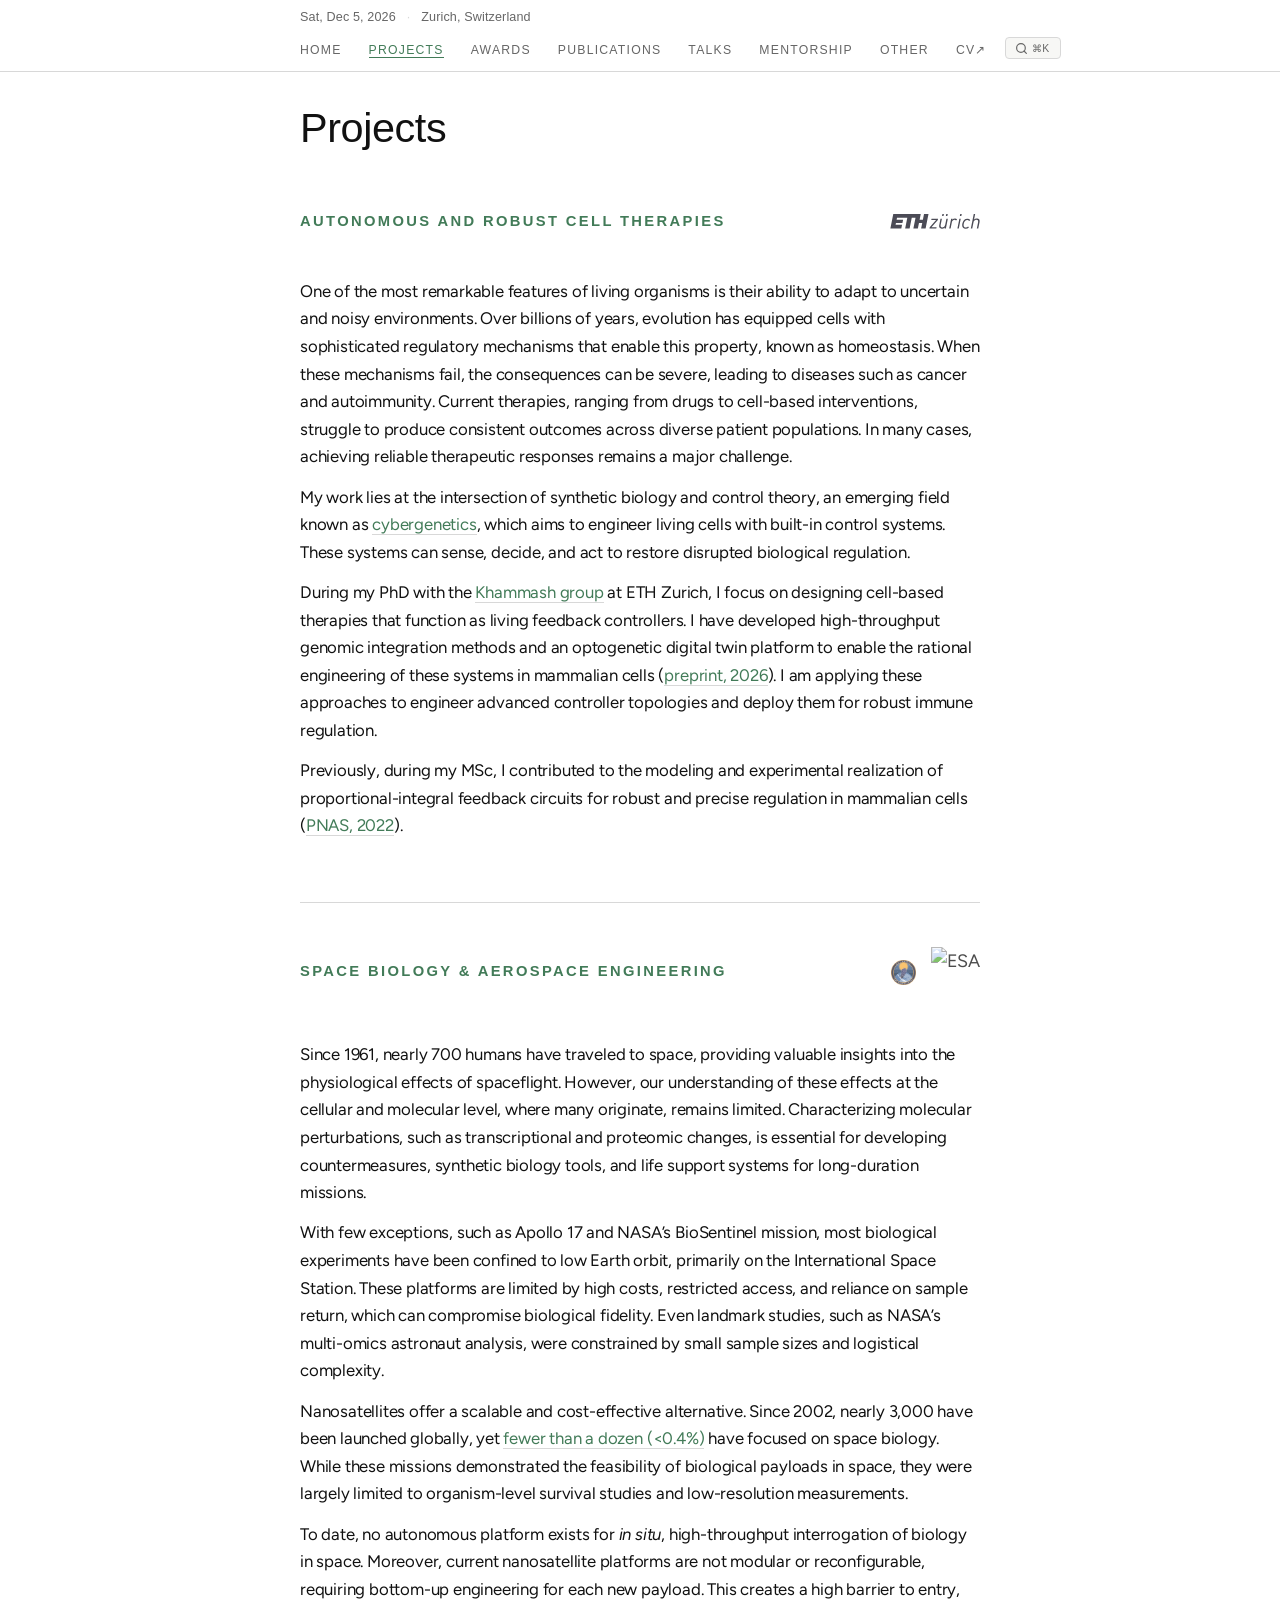
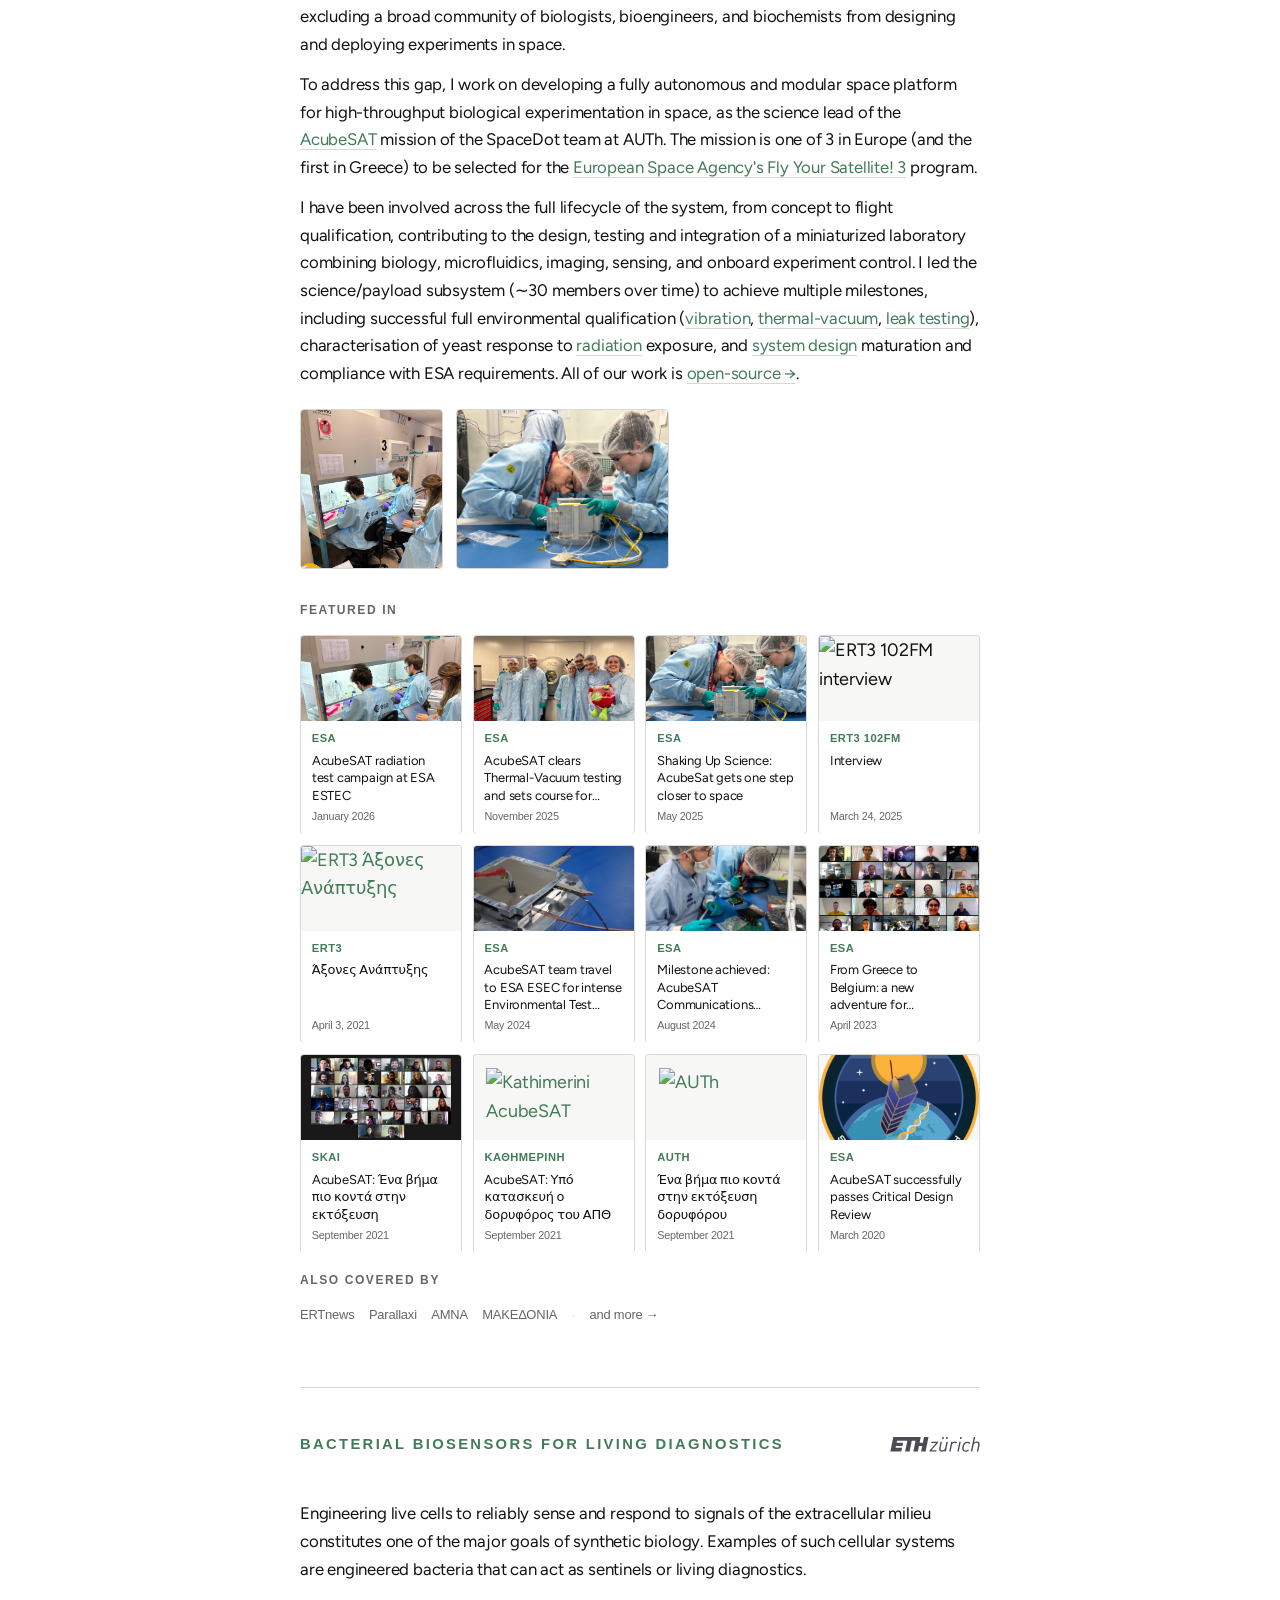
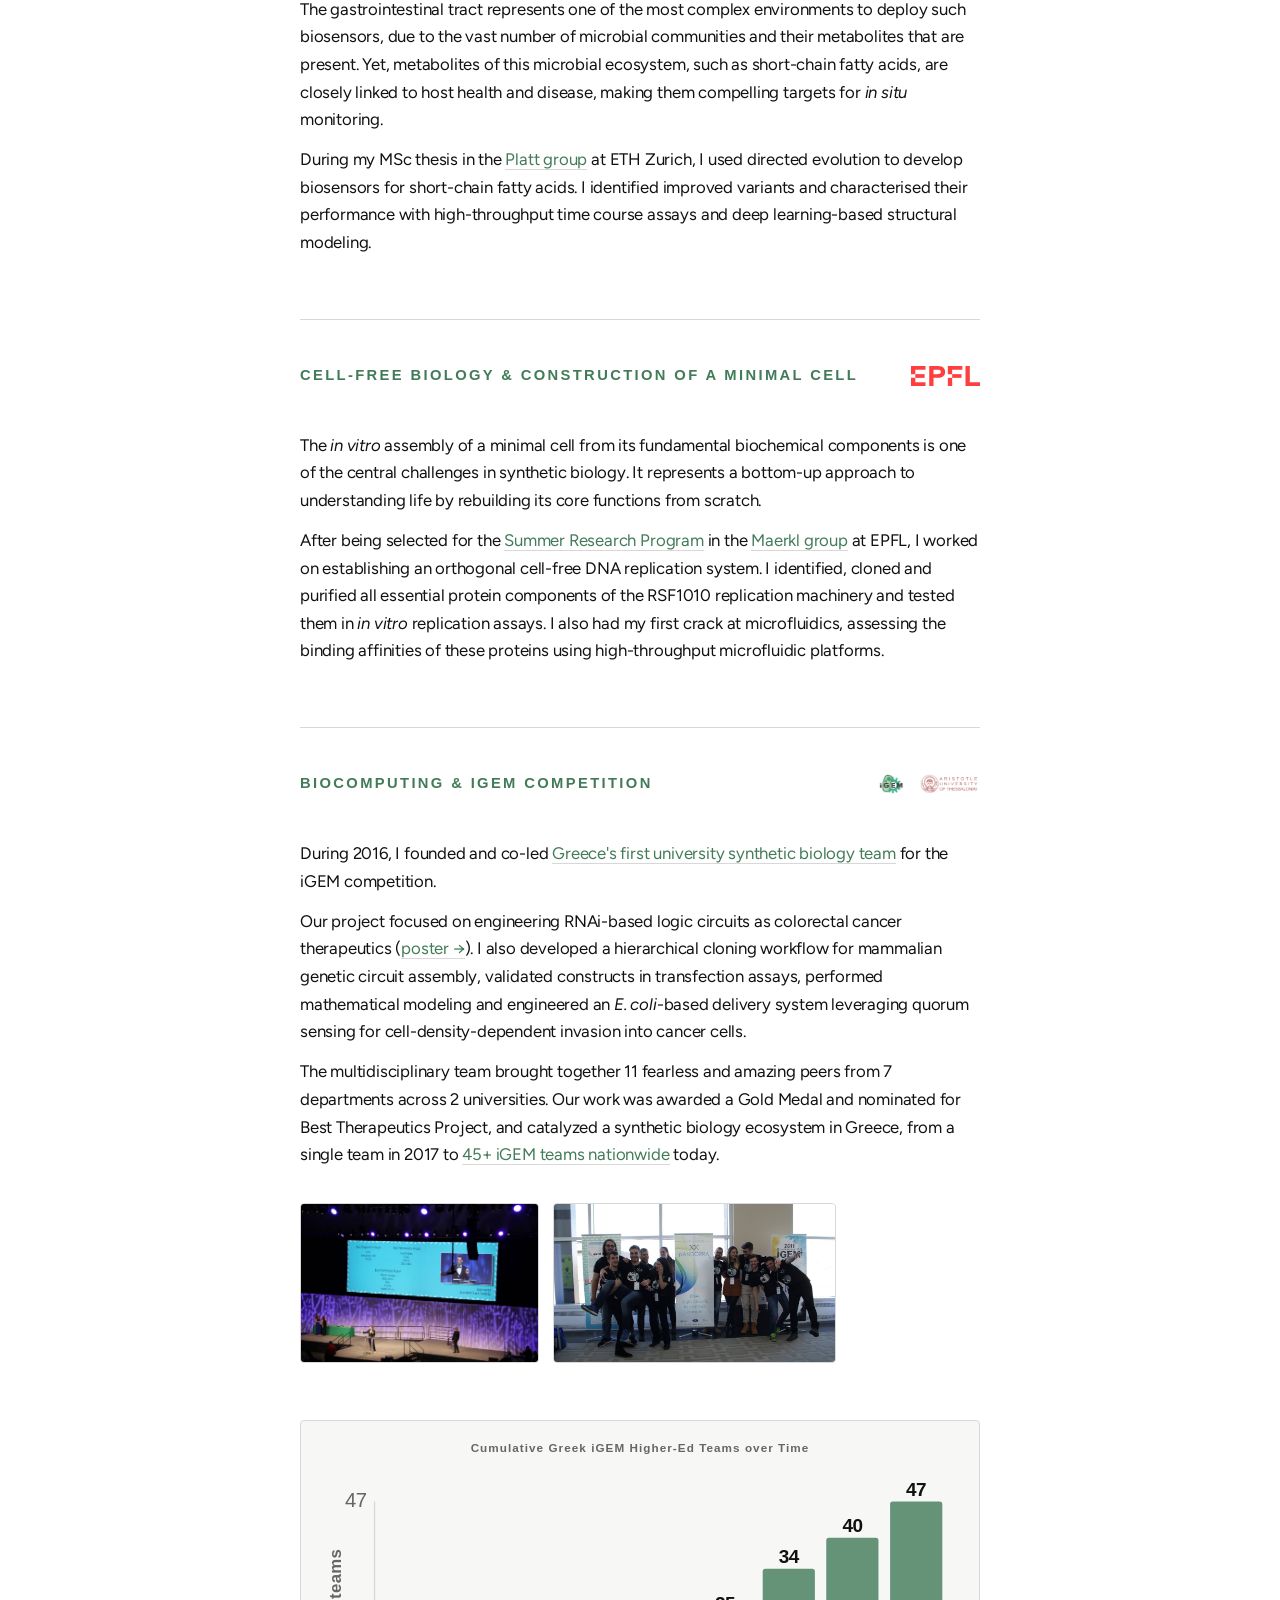
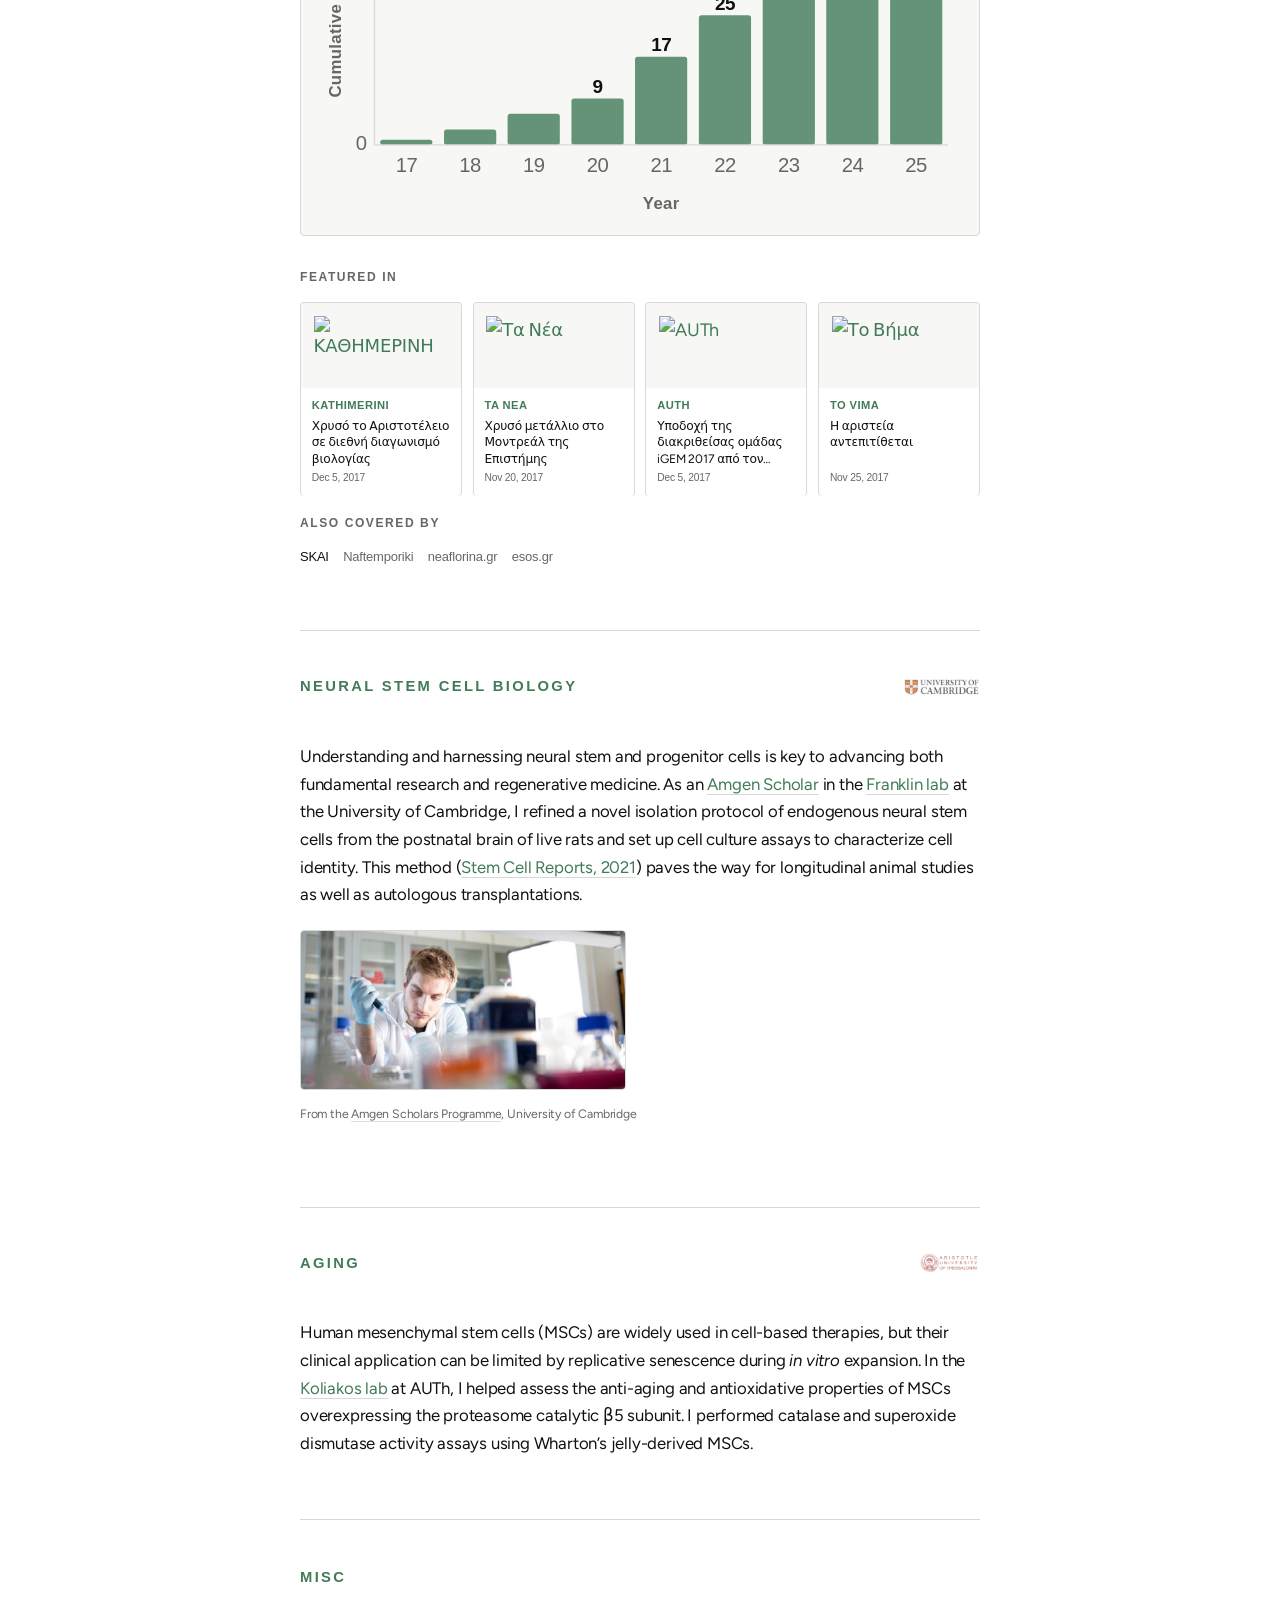
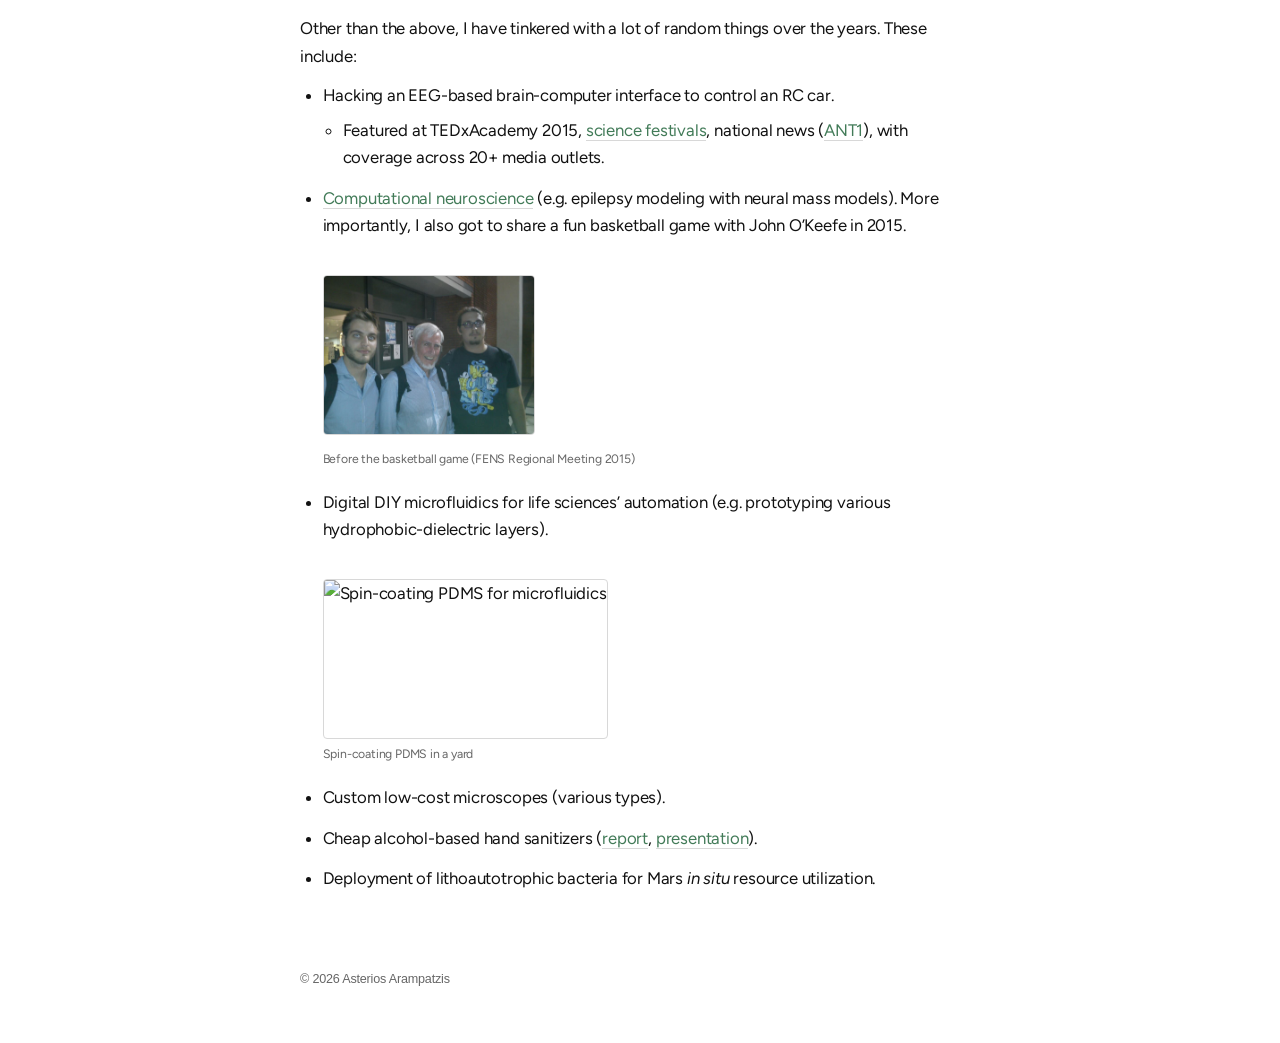
==== commit d37eae33: "Reorganize project sections" ====
--- a/projects/index.html
+++ b/projects/index.html
@@ -35,142 +35,6 @@
   </div>
 </section>
 
-<section class="project-category" id="biosensors">
-  <div class="cat-header">
-    <h2>Bacterial biosensors for living diagnostics</h2>
-    <div class="cat-logos">
-      <img src="../assets/logos/eth-zurich.svg" alt="ETH Zurich" class="cat-logo">
-    </div>
-  </div>
-  <div class="entry">
-    <p class="project-body">Engineering live cells to reliably sense and respond to signals of the extracellular milieu constitutes one of the major goals of synthetic biology. Examples of such cellular systems are engineered bacteria that can act as sentinels or living diagnostics.</p>
-    <p class="project-body">The gastrointestinal tract represents one of the most complex environments to deploy such biosensors, due to the vast number of microbial communities and their metabolites that are present. Yet, metabolites of this microbial ecosystem, such as short-chain fatty acids, are closely linked to host health and disease, making them compelling targets for <em>in situ</em> monitoring.</p>
-    <p class="project-body">During my MSc thesis in the <a href="https://bsse.ethz.ch/platt" target="_blank" rel="noopener">Platt group</a> at ETH Zurich, I used directed evolution to develop biosensors for short-chain fatty acids. I identified improved variants and characterised their performance with high-throughput time course assays and deep learning-based structural modeling.</p>
-  </div>
-</section>
-
-<section class="project-category" id="minimal-cell">
-  <div class="cat-header">
-    <h2>Cell-free biology &amp; construction of a minimal cell</h2>
-    <div class="cat-logos">
-      <img src="../assets/logos/epfl.svg" alt="EPFL" class="cat-logo">
-    </div>
-  </div>
-  <div class="entry">
-    <p class="project-body">The <em>in vitro</em> assembly of a minimal cell from its fundamental biochemical components is one of the central challenges in synthetic biology. It represents a bottom-up approach to understanding life by rebuilding its core functions from scratch.</p>
-    <p class="project-body">After being selected for the <a href="https://www.epfl.ch/schools/sv/education/summer-research-program/" target="_blank" rel="noopener">Summer Research Program</a> in the <a href="https://lbnc.epfl.ch/" target="_blank" rel="noopener">Maerkl group</a> at EPFL, I worked on establishing an orthogonal cell-free DNA replication system. I identified, cloned and purified all essential protein components of the RSF1010 replication machinery and tested them in <em>in vitro</em> replication assays. I also had my first crack at microfluidics, assessing the binding affinities of these proteins using high-throughput microfluidic platforms.</p>
-  </div>
-</section>
-
-<section class="project-category" id="igem">
-  <div class="cat-header">
-    <h2>Biocomputing &amp; iGEM competition</h2>
-    <div class="cat-logos">
-      <img src="../assets/logos/igem.png" alt="iGEM" class="cat-logo">
-      <img src="../assets/logos/auth.png" alt="AUTh" class="cat-logo">
-    </div>
-  </div>
-
-  <div class="entry">
-    <p class="project-body">During 2016, I founded and co-led <a href="https://2017.igem.org/Team:Greece" target="_blank" rel="noopener">Greece's first university synthetic biology team</a> for the iGEM competition.</p>
-    <p class="project-body">Our project focused on engineering RNAi-based logic circuits as colorectal cancer therapeutics (<a href="https://www.researchgate.net/publication/323748326_pANDORRA_Engineering_delivering_modular_RNAi-based_logic_circuits_to_treat_colorectal_cancer" target="_blank" rel="noopener">poster &rarr;</a>). I also developed a hierarchical cloning workflow for mammalian genetic circuit assembly, validated constructs in transfection assays, performed mathematical modeling and engineered an <em>E. coli</em>-based delivery system leveraging quorum sensing for cell-density-dependent invasion into cancer cells.</p>
-    <p class="project-body">The multidisciplinary team brought together 11 fearless and amazing peers from 7 departments across 2 universities. Our work was awarded a Gold Medal and nominated for Best Therapeutics Project, and catalyzed a synthetic biology ecosystem in Greece, from a single team in 2017 to <a href="https://teams.igem.org/list?organiserTypes=higher-education&input=Greece&year=all" target="_blank" rel="noopener">45+ iGEM teams nationwide</a> today.</p>
-
-    <figure class="project-image-figure">
-      <div class="project-images">
-        <img src="../assets/iGEM_Greece_1.jpg" alt="iGEM Greece team photo">
-        <img src="../assets/iGEM_Greece_2.jpg" alt="iGEM Greece at the Jamboree">
-      </div>
-    </figure>
-
-    <div class="chart-box" style="margin:1.5rem 0">
-      <div class="chart-title">Cumulative Greek iGEM Higher-Ed Teams over Time</div>
-      <svg id="chart-cumulative" width="100%" viewBox="0 0 240 130" aria-label="Cumulative teams bar chart"></svg>
-    </div>
-
-    <p class="featured-label">Featured in</p>
-    <div class="media-grid">
-
-      <a class="media-tile" href="https://www.kathimerini.com.cy/gr/ellada/xryso-to-aristoteleio-se-diethni-diagonismo-biologias" target="_blank" rel="noopener">
-        <img src="https://upload.wikimedia.org/wikipedia/commons/thumb/0/09/Kathimerini-logo.svg/3840px-Kathimerini-logo.svg.png" alt="ΚΑΘΗΜΕΡΙΝΗ" class="media-tile-img logo-tile">
-        <div class="media-tile-body">
-          <div class="media-tile-outlet">Kathimerini</div>
-          <div class="media-tile-title">Χρυσό το Αριστοτέλειο σε διεθνή διαγωνισμό βιολογίας</div>
-          <div class="media-tile-date">Dec 5, 2017</div>
-        </div>
-      </a>
-
-      <a class="media-tile" href="https://www.tanea.gr/2017/11/20/greece/xryso-metallio-sto-moyntial-tis-epistimis/" target="_blank" rel="noopener">
-        <img src="https://www.tanea.gr/wp-content/themes/whsk_taneagr/common/imgs/taNeaLogo.svg" alt="Τα Νέα" class="media-tile-img logo-tile">
-        <div class="media-tile-body">
-          <div class="media-tile-outlet">Ta Nea</div>
-          <div class="media-tile-title">Χρυσό μετάλλιο στο Μοντρεάλ της Επιστήμης</div>
-          <div class="media-tile-date">Nov 20, 2017</div>
-        </div>
-      </a>
-
-      <a class="media-tile" href="https://www.esos.gr/arthra/54412/ypodohi-tis-diakritheisas-omadas-igem-2017-apo-ton-prytani-toy-apth" target="_blank" rel="noopener">
-        <img src="https://www.auth.gr/wp-content/uploads/auth_logo.svg" alt="AUTh" class="media-tile-img logo-tile">
-        <div class="media-tile-body">
-          <div class="media-tile-outlet">AUTh</div>
-          <div class="media-tile-title">Υποδοχή της διακριθείσας ομάδας iGEM 2017 από τον Πρύτανη του ΑΠΘ</div>
-          <div class="media-tile-date">Dec 5, 2017</div>
-        </div>
-      </a>
-
-      <a class="media-tile" href="https://www.tovima.gr/2017/11/25/opinions/i-aristeia-antepitithetai/" target="_blank" rel="noopener">
-        <img src="https://encrypted-tbn0.gstatic.com/images?q=tbn:ANd9GcRDD8e59_-XqgmuwdEjeTLHnnkN_Via8TDLzg&amp;s" alt="Το Βήμα" class="media-tile-img logo-tile">
-        <div class="media-tile-body">
-          <div class="media-tile-outlet">To Vima</div>
-          <div class="media-tile-title">Η αριστεία αντεπιτίθεται</div>
-          <div class="media-tile-date">Nov 25, 2017</div>
-        </div>
-      </a>
-
-    </div>
-
-    <p class="featured-label" style="margin-top:1rem">Also covered by</p>
-    <p class="press-list">
-      <span>SKAI</span>
-      <a href="https://www.naftemporiki.gr/health/1088129/omada-ellinon-foititon-kerdise-chryso-vraveio-gia-tin-antimetopisi-tou-karkinou/" target="_blank" rel="noopener">Naftemporiki</a>
-      <a href="https://neaflorina.gr/2018/04/sti-florina-fitites-pou-piran-chryso-metallio-ston-pagkosmio-diagonismo-synthetikis-viologias-video-pics/" target="_blank" rel="noopener">neaflorina.gr</a>
-      <a href="https://www.esos.gr/arthra/54412/ypodohi-tis-diakritheisas-omadas-igem-2017-apo-ton-prytani-toy-apth" target="_blank" rel="noopener">esos.gr</a>
-    </p>
-  </div>
-</section>
-
-<section class="project-category" id="neurosci">
-  <div class="cat-header">
-    <h2>Neural stem cell biology</h2>
-    <div class="cat-logos">
-      <img src="../assets/logos/cambridge.jpg" alt="University of Cambridge" class="cat-logo">
-    </div>
-  </div>
-
-  <div class="entry">
-    <p class="project-body">Understanding and harnessing neural stem and progenitor cells is key to advancing both fundamental research and regenerative medicine. As an <a href="https://amgenscholars.com/" target="_blank" rel="noopener">Amgen Scholar</a> in the <a href="https://neuroscience.cam.ac.uk/member/rjf1000/" target="_blank" rel="noopener">Franklin lab</a> at the University of Cambridge, I refined a novel isolation protocol of endogenous neural stem cells from the postnatal brain of live rats and set up cell culture assays to characterize cell identity. This method (<a href="https://www.cell.com/stem-cell-reports/fulltext/S2213-6711(21)00433-1" target="_blank" rel="noopener">Stem Cell Reports, 2021</a>) paves the way for longitudinal animal studies as well as autologous transplantations.</p>
-    <figure class="project-image-figure">
-      <div class="project-images">
-        <img src="../assets/amgen_2016.png" alt="Amgen Scholars Cambridge 2016">
-      </div>
-      <figcaption class="project-image-caption">From the <a href="https://web.archive.org/web/20231115150952/https://amgenscholars.bio.cam.ac.uk/" target="_blank" rel="noopener">Amgen Scholars Programme</a>, University of Cambridge</figcaption>
-    </figure>
-  </div>
-</section>
-
-<section class="project-category" id="aging-stem">
-  <div class="cat-header">
-    <h2>Aging</h2>
-    <div class="cat-logos">
-      <img src="../assets/logos/auth.png" alt="AUTh" class="cat-logo">
-    </div>
-  </div>
-
-  <div class="entry">
-    <p class="project-body">Human mesenchymal stem cells (MSCs) are widely used in cell-based therapies, but their clinical application can be limited by replicative senescence during <em>in vitro</em> expansion. In the <a href="https://aristotlemedical.edu.gr/node/334" target="_blank" rel="noopener">Koliakos lab</a> at AUTh, I helped assess the anti-aging and antioxidative properties of MSCs overexpressing the proteasome catalytic &beta;5 subunit. I performed catalase and superoxide dismutase activity assays using Wharton&rsquo;s jelly-derived MSCs.</p>
-  </div>
-</section>
-
 <section class="project-category" id="acubesat">
   <div class="cat-header">
     <h2>Space biology &amp; aerospace engineering</h2>
@@ -319,6 +183,142 @@
       <span class="press-list-sep">&middot;</span>
       <a href="https://acubesat.spacedot.gr/media/" target="_blank" rel="noopener">and more&nbsp;&rarr;</a>
     </p>
+  </div>
+</section>
+
+<section class="project-category" id="biosensors">
+  <div class="cat-header">
+    <h2>Bacterial biosensors for living diagnostics</h2>
+    <div class="cat-logos">
+      <img src="../assets/logos/eth-zurich.svg" alt="ETH Zurich" class="cat-logo">
+    </div>
+  </div>
+  <div class="entry">
+    <p class="project-body">Engineering live cells to reliably sense and respond to signals of the extracellular milieu constitutes one of the major goals of synthetic biology. Examples of such cellular systems are engineered bacteria that can act as sentinels or living diagnostics.</p>
+    <p class="project-body">The gastrointestinal tract represents one of the most complex environments to deploy such biosensors, due to the vast number of microbial communities and their metabolites that are present. Yet, metabolites of this microbial ecosystem, such as short-chain fatty acids, are closely linked to host health and disease, making them compelling targets for <em>in situ</em> monitoring.</p>
+    <p class="project-body">During my MSc thesis in the <a href="https://bsse.ethz.ch/platt" target="_blank" rel="noopener">Platt group</a> at ETH Zurich, I used directed evolution to develop biosensors for short-chain fatty acids. I identified improved variants and characterised their performance with high-throughput time course assays and deep learning-based structural modeling.</p>
+  </div>
+</section>
+
+<section class="project-category" id="minimal-cell">
+  <div class="cat-header">
+    <h2>Cell-free biology &amp; construction of a minimal cell</h2>
+    <div class="cat-logos">
+      <img src="../assets/logos/epfl.svg" alt="EPFL" class="cat-logo">
+    </div>
+  </div>
+  <div class="entry">
+    <p class="project-body">The <em>in vitro</em> assembly of a minimal cell from its fundamental biochemical components is one of the central challenges in synthetic biology. It represents a bottom-up approach to understanding life by rebuilding its core functions from scratch.</p>
+    <p class="project-body">After being selected for the <a href="https://www.epfl.ch/schools/sv/education/summer-research-program/" target="_blank" rel="noopener">Summer Research Program</a> in the <a href="https://lbnc.epfl.ch/" target="_blank" rel="noopener">Maerkl group</a> at EPFL, I worked on establishing an orthogonal cell-free DNA replication system. I identified, cloned and purified all essential protein components of the RSF1010 replication machinery and tested them in <em>in vitro</em> replication assays. I also had my first crack at microfluidics, assessing the binding affinities of these proteins using high-throughput microfluidic platforms.</p>
+  </div>
+</section>
+
+<section class="project-category" id="igem">
+  <div class="cat-header">
+    <h2>Biocomputing &amp; iGEM competition</h2>
+    <div class="cat-logos">
+      <img src="../assets/logos/igem.png" alt="iGEM" class="cat-logo">
+      <img src="../assets/logos/auth.png" alt="AUTh" class="cat-logo">
+    </div>
+  </div>
+
+  <div class="entry">
+    <p class="project-body">During 2016, I founded and co-led <a href="https://2017.igem.org/Team:Greece" target="_blank" rel="noopener">Greece's first university synthetic biology team</a> for the iGEM competition.</p>
+    <p class="project-body">Our project focused on engineering RNAi-based logic circuits as colorectal cancer therapeutics (<a href="https://www.researchgate.net/publication/323748326_pANDORRA_Engineering_delivering_modular_RNAi-based_logic_circuits_to_treat_colorectal_cancer" target="_blank" rel="noopener">poster &rarr;</a>). I also developed a hierarchical cloning workflow for mammalian genetic circuit assembly, validated constructs in transfection assays, performed mathematical modeling and engineered an <em>E. coli</em>-based delivery system leveraging quorum sensing for cell-density-dependent invasion into cancer cells.</p>
+    <p class="project-body">The multidisciplinary team brought together 11 fearless and amazing peers from 7 departments across 2 universities. Our work was awarded a Gold Medal and nominated for Best Therapeutics Project, and catalyzed a synthetic biology ecosystem in Greece, from a single team in 2017 to <a href="https://teams.igem.org/list?organiserTypes=higher-education&input=Greece&year=all" target="_blank" rel="noopener">45+ iGEM teams nationwide</a> today.</p>
+
+    <figure class="project-image-figure">
+      <div class="project-images">
+        <img src="../assets/iGEM_Greece_1.jpg" alt="iGEM Greece team photo">
+        <img src="../assets/iGEM_Greece_2.jpg" alt="iGEM Greece at the Jamboree">
+      </div>
+    </figure>
+
+    <div class="chart-box" style="margin:1.5rem 0">
+      <div class="chart-title">Cumulative Greek iGEM Higher-Ed Teams over Time</div>
+      <svg id="chart-cumulative" width="100%" viewBox="0 0 240 130" aria-label="Cumulative teams bar chart"></svg>
+    </div>
+
+    <p class="featured-label">Featured in</p>
+    <div class="media-grid">
+
+      <a class="media-tile" href="https://www.kathimerini.com.cy/gr/ellada/xryso-to-aristoteleio-se-diethni-diagonismo-biologias" target="_blank" rel="noopener">
+        <img src="https://upload.wikimedia.org/wikipedia/commons/thumb/0/09/Kathimerini-logo.svg/3840px-Kathimerini-logo.svg.png" alt="ΚΑΘΗΜΕΡΙΝΗ" class="media-tile-img logo-tile">
+        <div class="media-tile-body">
+          <div class="media-tile-outlet">Kathimerini</div>
+          <div class="media-tile-title">Χρυσό το Αριστοτέλειο σε διεθνή διαγωνισμό βιολογίας</div>
+          <div class="media-tile-date">Dec 5, 2017</div>
+        </div>
+      </a>
+
+      <a class="media-tile" href="https://www.tanea.gr/2017/11/20/greece/xryso-metallio-sto-moyntial-tis-epistimis/" target="_blank" rel="noopener">
+        <img src="https://www.tanea.gr/wp-content/themes/whsk_taneagr/common/imgs/taNeaLogo.svg" alt="Τα Νέα" class="media-tile-img logo-tile">
+        <div class="media-tile-body">
+          <div class="media-tile-outlet">Ta Nea</div>
+          <div class="media-tile-title">Χρυσό μετάλλιο στο Μοντρεάλ της Επιστήμης</div>
+          <div class="media-tile-date">Nov 20, 2017</div>
+        </div>
+      </a>
+
+      <a class="media-tile" href="https://www.esos.gr/arthra/54412/ypodohi-tis-diakritheisas-omadas-igem-2017-apo-ton-prytani-toy-apth" target="_blank" rel="noopener">
+        <img src="https://www.auth.gr/wp-content/uploads/auth_logo.svg" alt="AUTh" class="media-tile-img logo-tile">
+        <div class="media-tile-body">
+          <div class="media-tile-outlet">AUTh</div>
+          <div class="media-tile-title">Υποδοχή της διακριθείσας ομάδας iGEM 2017 από τον Πρύτανη του ΑΠΘ</div>
+          <div class="media-tile-date">Dec 5, 2017</div>
+        </div>
+      </a>
+
+      <a class="media-tile" href="https://www.tovima.gr/2017/11/25/opinions/i-aristeia-antepitithetai/" target="_blank" rel="noopener">
+        <img src="https://encrypted-tbn0.gstatic.com/images?q=tbn:ANd9GcRDD8e59_-XqgmuwdEjeTLHnnkN_Via8TDLzg&amp;s" alt="Το Βήμα" class="media-tile-img logo-tile">
+        <div class="media-tile-body">
+          <div class="media-tile-outlet">To Vima</div>
+          <div class="media-tile-title">Η αριστεία αντεπιτίθεται</div>
+          <div class="media-tile-date">Nov 25, 2017</div>
+        </div>
+      </a>
+
+    </div>
+
+    <p class="featured-label" style="margin-top:1rem">Also covered by</p>
+    <p class="press-list">
+      <span>SKAI</span>
+      <a href="https://www.naftemporiki.gr/health/1088129/omada-ellinon-foititon-kerdise-chryso-vraveio-gia-tin-antimetopisi-tou-karkinou/" target="_blank" rel="noopener">Naftemporiki</a>
+      <a href="https://neaflorina.gr/2018/04/sti-florina-fitites-pou-piran-chryso-metallio-ston-pagkosmio-diagonismo-synthetikis-viologias-video-pics/" target="_blank" rel="noopener">neaflorina.gr</a>
+      <a href="https://www.esos.gr/arthra/54412/ypodohi-tis-diakritheisas-omadas-igem-2017-apo-ton-prytani-toy-apth" target="_blank" rel="noopener">esos.gr</a>
+    </p>
+  </div>
+</section>
+
+<section class="project-category" id="neurosci">
+  <div class="cat-header">
+    <h2>Neural stem cell biology</h2>
+    <div class="cat-logos">
+      <img src="../assets/logos/cambridge.jpg" alt="University of Cambridge" class="cat-logo">
+    </div>
+  </div>
+
+  <div class="entry">
+    <p class="project-body">Understanding and harnessing neural stem and progenitor cells is key to advancing both fundamental research and regenerative medicine. As an <a href="https://amgenscholars.com/" target="_blank" rel="noopener">Amgen Scholar</a> in the <a href="https://neuroscience.cam.ac.uk/member/rjf1000/" target="_blank" rel="noopener">Franklin lab</a> at the University of Cambridge, I refined a novel isolation protocol of endogenous neural stem cells from the postnatal brain of live rats and set up cell culture assays to characterize cell identity. This method (<a href="https://www.cell.com/stem-cell-reports/fulltext/S2213-6711(21)00433-1" target="_blank" rel="noopener">Stem Cell Reports, 2021</a>) paves the way for longitudinal animal studies as well as autologous transplantations.</p>
+    <figure class="project-image-figure">
+      <div class="project-images">
+        <img src="../assets/amgen_2016.png" alt="Amgen Scholars Cambridge 2016">
+      </div>
+      <figcaption class="project-image-caption">From the <a href="https://web.archive.org/web/20231115150952/https://amgenscholars.bio.cam.ac.uk/" target="_blank" rel="noopener">Amgen Scholars Programme</a>, University of Cambridge</figcaption>
+    </figure>
+  </div>
+</section>
+
+<section class="project-category" id="aging-stem">
+  <div class="cat-header">
+    <h2>Aging</h2>
+    <div class="cat-logos">
+      <img src="../assets/logos/auth.png" alt="AUTh" class="cat-logo">
+    </div>
+  </div>
+
+  <div class="entry">
+    <p class="project-body">Human mesenchymal stem cells (MSCs) are widely used in cell-based therapies, but their clinical application can be limited by replicative senescence during <em>in vitro</em> expansion. In the <a href="https://aristotlemedical.edu.gr/node/334" target="_blank" rel="noopener">Koliakos lab</a> at AUTh, I helped assess the anti-aging and antioxidative properties of MSCs overexpressing the proteasome catalytic &beta;5 subunit. I performed catalase and superoxide dismutase activity assays using Wharton&rsquo;s jelly-derived MSCs.</p>
   </div>
 </section>
 
--- a/style.css
+++ b/style.css
@@ -385,6 +385,27 @@
   margin-bottom: 0.15rem;
 }
 
+.entry-meta {
+  display: inline-flex;
+  align-items: center;
+  gap: 0.6rem;
+  flex-shrink: 0;
+}
+
+.entry-logos {
+  display: inline-flex;
+  align-items: center;
+  gap: 0.45rem;
+}
+
+.entry-logos a {
+  border-bottom: none;
+}
+
+.entry-logos img {
+  display: block;
+}
+
 .entry-title-row {
   display: flex;
   align-items: flex-start;
@@ -458,17 +479,14 @@
 
 .inst-logo:hover { opacity: 1; }
 
-/* Teaching page tuning: keep logos aligned with the entry date and title. */
 .page--teaching .entry-title-row {
   align-items: center;
 }
 
-/* Talks page: slightly tighter heading-to-first-entry spacing */
 .page--talks .page-content h2 {
   margin-bottom: 0.5rem;
 }
 
-/* Talks page: make the "Video ..." line match poster/oral typography below */
 .page--talks .entry-desc {
   font-size: 0.77rem;
   line-height: 1.45;
@@ -481,11 +499,9 @@
 }
 
 .page--teaching .inst-logo--eth {
-  /* ETH SVG has different bounding box; tweak to align with the date text. */
   margin-top: 0.02em;
 }
 
-/* Teaching page: specific partners have taller/wider logos; boost size. */
 .page--teaching .inst-logo--acubesat {
   height: 26px;
   max-width: 120px;
@@ -497,6 +513,17 @@
 }
 
 .page--teaching .inst-logo--american-farm-school {
+  height: 26px;
+  max-width: 200px;
+}
+
+.page--mentorship .inst-logo--acubesat,
+.page--mentorship .inst-logo--eduact {
+  height: 26px;
+  max-width: 140px;
+}
+
+.page--mentorship .inst-logo--american-farm-school {
   height: 26px;
   max-width: 200px;
 }
@@ -700,7 +727,6 @@
   border-bottom-color: var(--accent);
 }
 
-/* iGEM featured media: slightly smaller tile copy (matches compact caption scale) */
 #igem .media-tile-title {
   font-size: 0.68rem;
   line-height: 1.32;
@@ -1425,7 +1451,47 @@
   .nav-actions { margin-left: 0.55rem; }
 
   .entry-header { flex-wrap: wrap; }
-  .entry-date { flex-basis: 100%; order: -1; }
+  .entry-meta {
+    flex-basis: 100%;
+    order: -1;
+    justify-content: flex-end;
+    flex-wrap: wrap;
+  }
+  .entry-date { order: 2; }
+
+  .page--mentorship .entry-header {
+    flex-wrap: nowrap;
+    align-items: center;
+    gap: 0.6rem;
+  }
+
+  .page--mentorship .entry-title-row {
+    align-items: center;
+  }
+
+  .page--mentorship .entry-title {
+    font-size: 0.92rem;
+    line-height: 1.22;
+  }
+
+  .page--mentorship .entry-meta {
+    flex-basis: auto;
+    order: 0;
+    justify-content: flex-end;
+    flex-wrap: nowrap;
+    margin-top: 0;
+    gap: 0.5rem;
+  }
+
+  .page--mentorship .entry-date {
+    font-size: 0.66rem;
+    padding-top: 0;
+  }
+
+  .page--mentorship .inst-logo {
+    height: 18px;
+    max-width: 80px;
+  }
 
   .honors-list li { flex-direction: column; }
   .honor-right { text-align: left; align-items: flex-start; }
